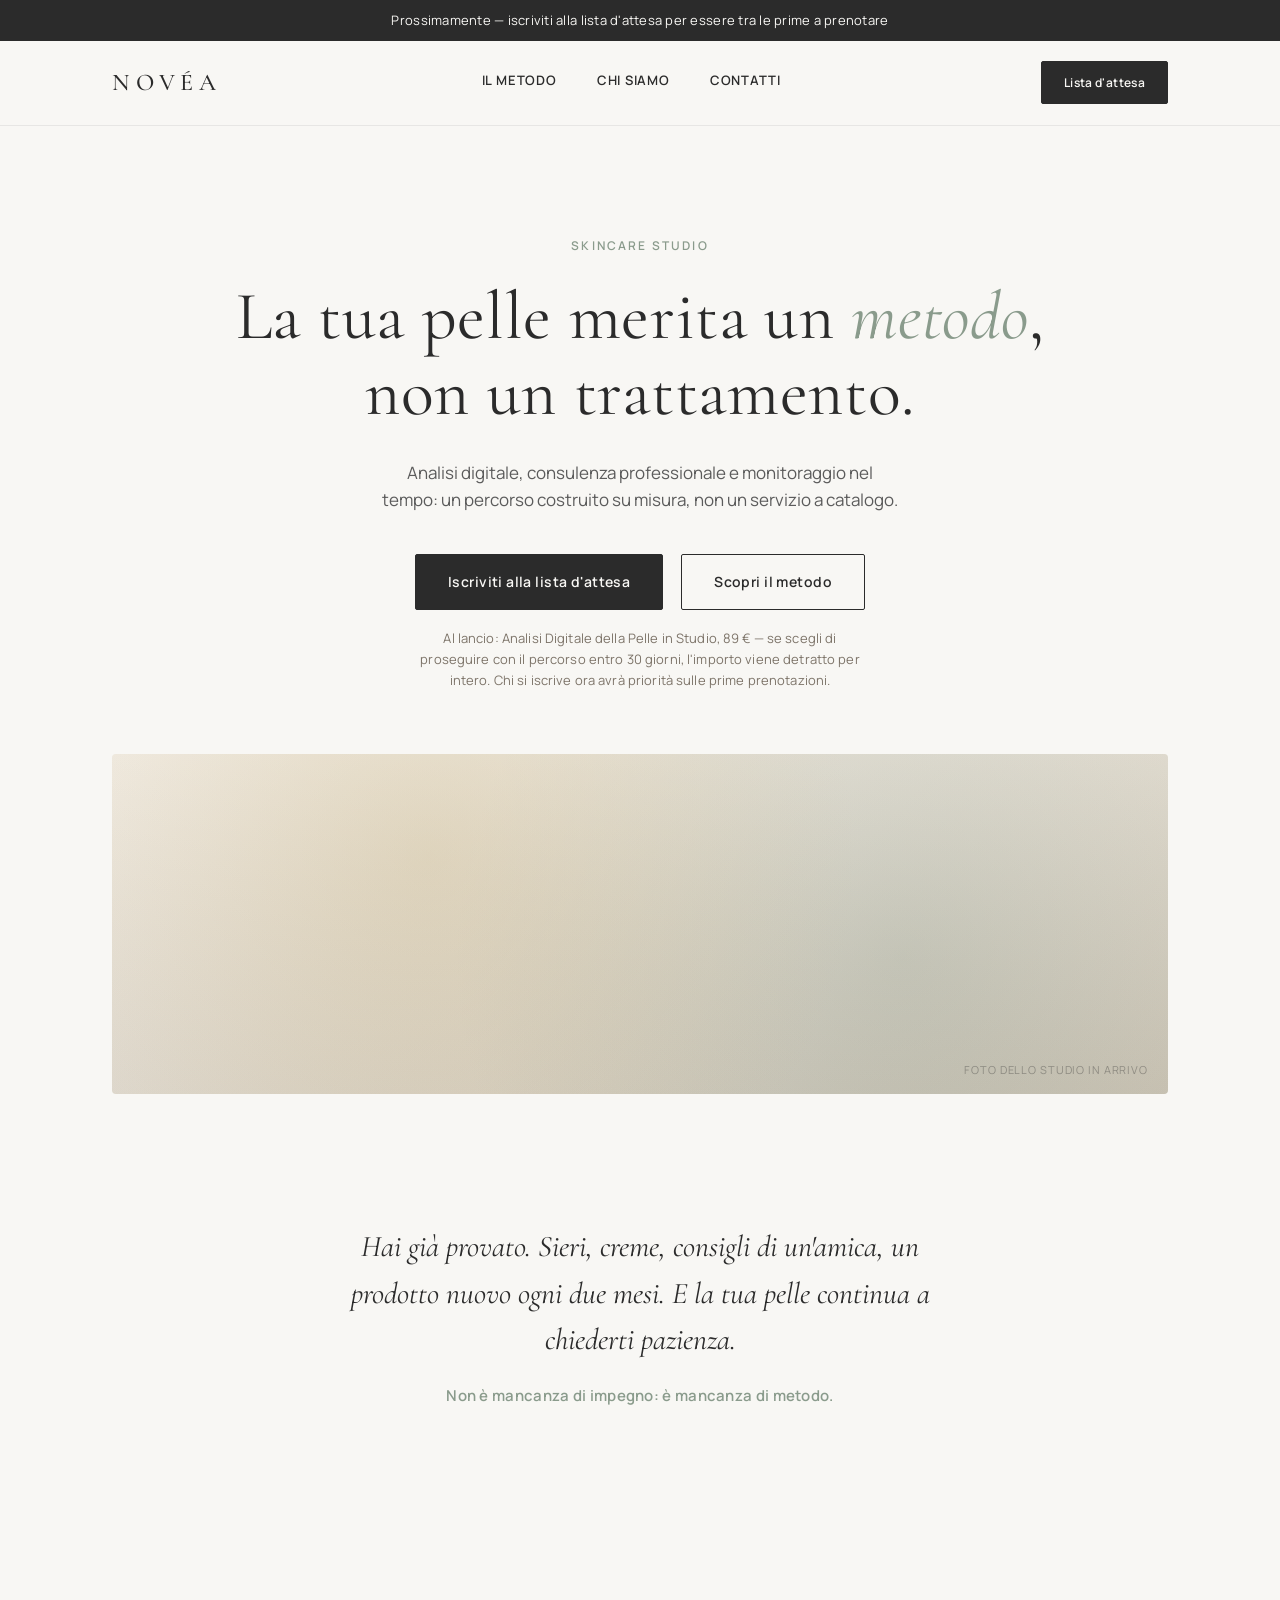
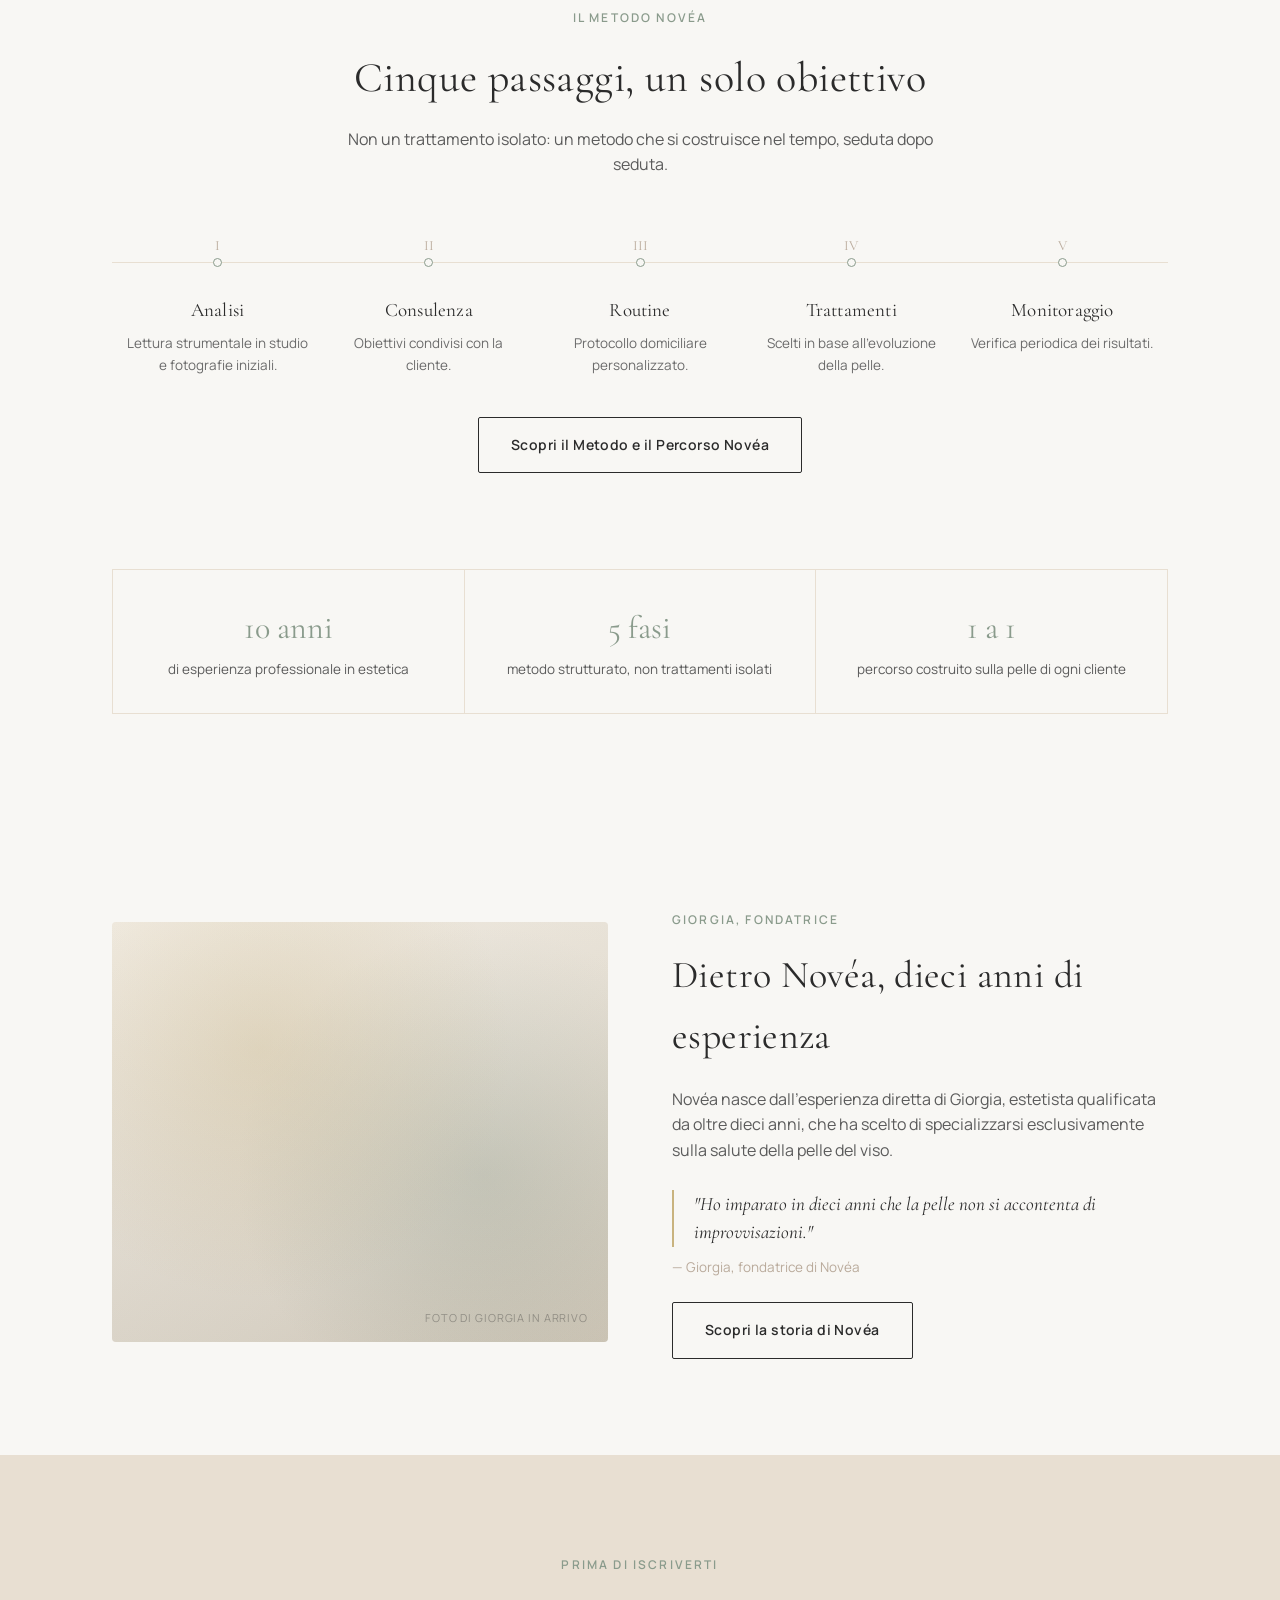
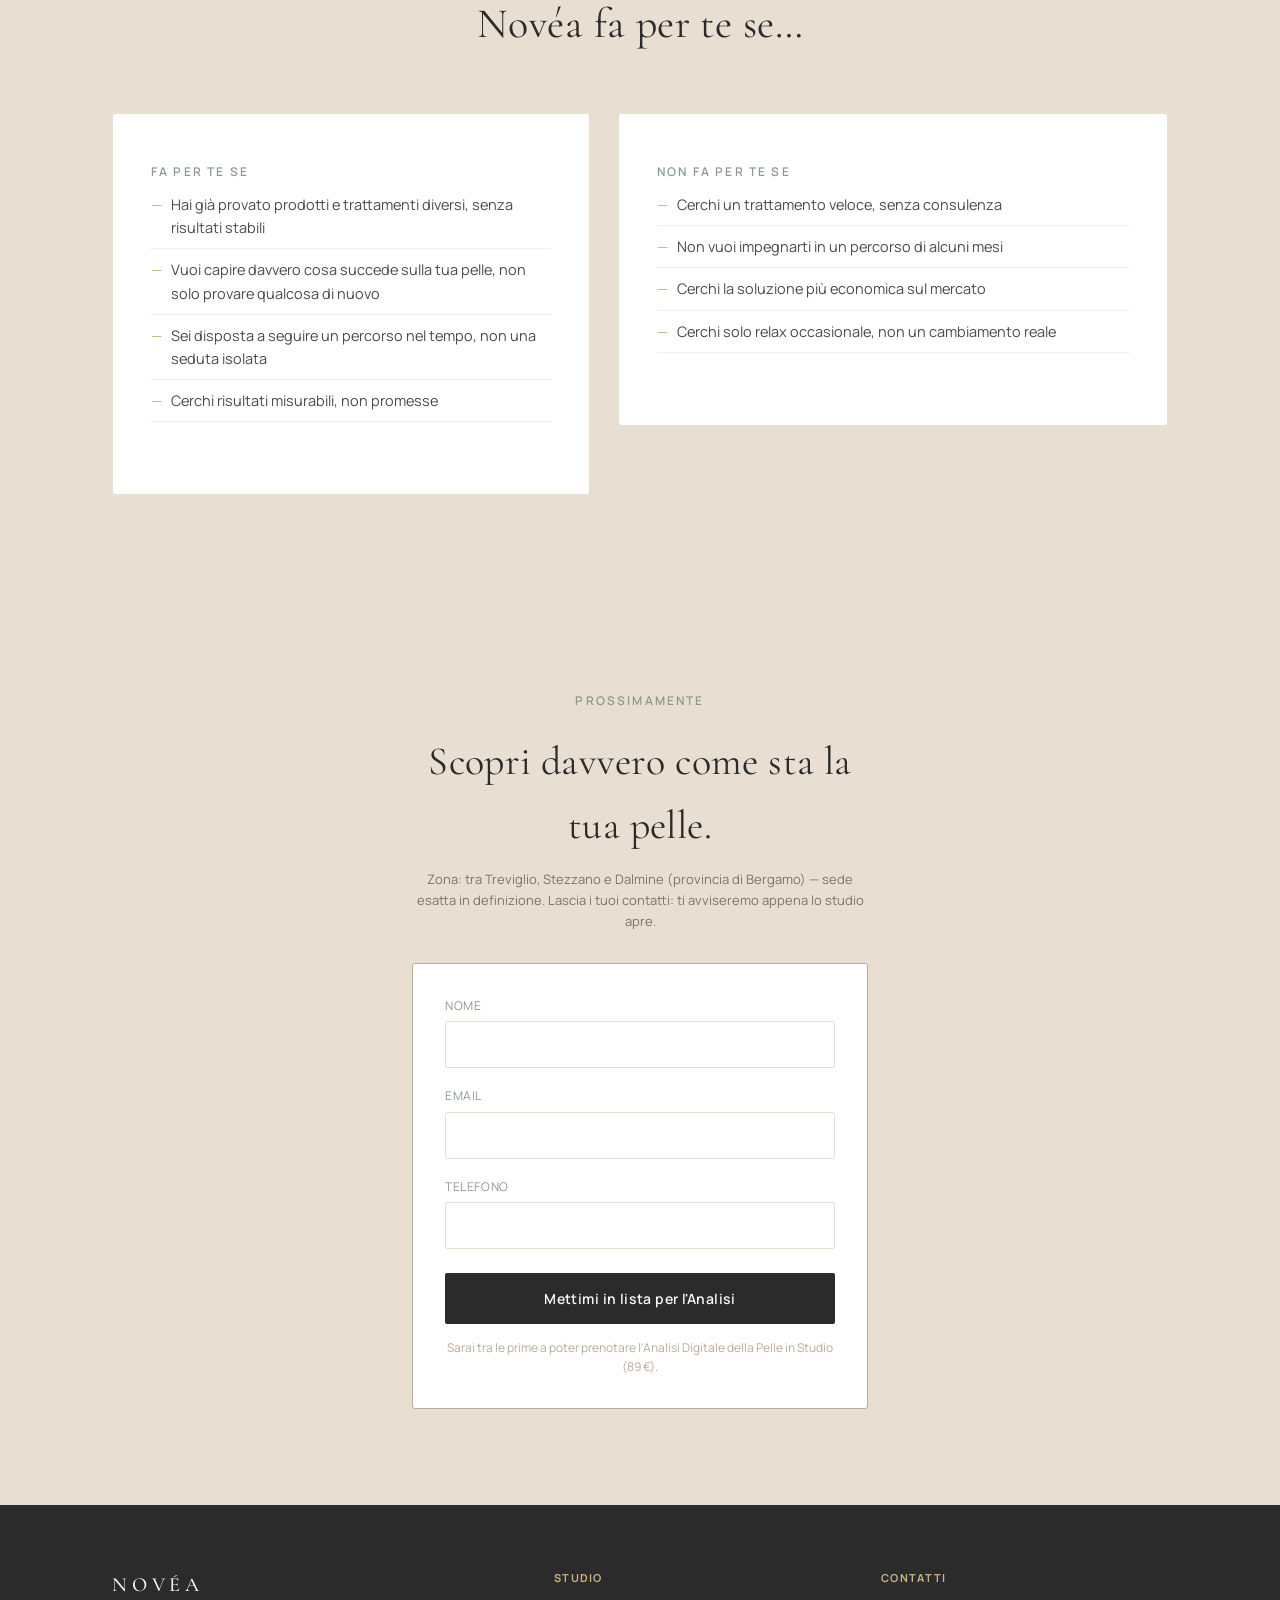
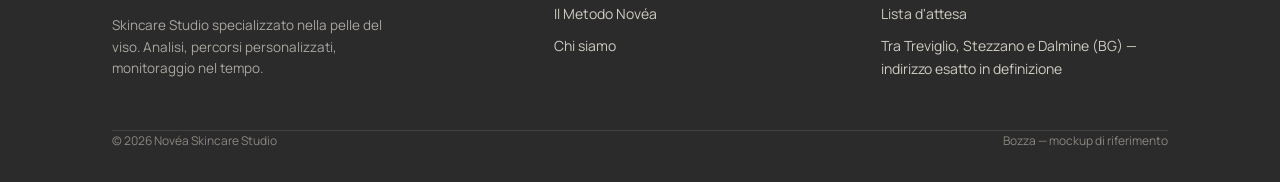
==== index.html @ 9f6d2346 "Add files via upload" ====
<!DOCTYPE html>
<html lang="it">
<head>
<meta charset="UTF-8">
<meta name="viewport" content="width=device-width, initial-scale=1.0">
<title>Novéa — Skincare Studio</title>
<meta property="og:title" content="Novéa — Skincare Studio">
<meta property="og:description" content="Analisi della pelle, percorso personalizzato, skincare professionale. Non un trattamento: un metodo.">
<meta property="og:image" content="https://TUO-USERNAME.github.io/novea-sito/assets/og-index.png">
<meta property="og:url" content="https://TUO-USERNAME.github.io/novea-sito/">
<meta property="og:type" content="website">
<meta name="twitter:card" content="summary_large_image">
<link rel="preconnect" href="https://fonts.googleapis.com">
<link href="https://fonts.googleapis.com/css2?family=Cormorant+Garamond:ital,wght@0,300;0,400;0,500;1,400&family=Manrope:wght@400;500;600;700&display=swap" rel="stylesheet">
<style>
  :root{
    --warm-white:#F8F7F4;
    --beige:#E8DFD2;
    --taupe:#B9AA9B;
    --charcoal:#2B2B2B;
    --sage:#8A9B8C;
    --gold:#C9B37E;
  }
  *{box-sizing:border-box; margin:0; padding:0;}
  html{scroll-behavior:smooth;}
  body{
    background:var(--warm-white);
    color:var(--charcoal);
    font-family:'Manrope', sans-serif;
    font-weight:400;
    line-height:1.6;
    -webkit-font-smoothing:antialiased;
  }
  a{color:inherit; text-decoration:none;}
  img{max-width:100%; display:block;}
  .wrap{max-width:1120px; margin:0 auto; padding:0 32px;}
  h1,h2,h3{
    font-family:'Cormorant Garamond', serif;
    font-weight:400;
    color:var(--charcoal);
    letter-spacing:0.01em;
  }
  .eyebrow{
    font-size:12px;
    letter-spacing:0.18em;
    text-transform:uppercase;
    color:var(--sage);
    font-weight:600;
  }
  button, .btn{
    display:inline-block;
    font-family:'Manrope', sans-serif;
    font-weight:600;
    font-size:14px;
    letter-spacing:0.03em;
    padding:16px 32px;
    border-radius:2px;
    cursor:pointer;
    transition:all .25s ease;
    border:1px solid var(--charcoal);
  }
  .btn-primary{ background:var(--charcoal); color:var(--warm-white); }
  .btn-primary:hover{ background:#000; }
  .btn-outline{ background:transparent; color:var(--charcoal); }
  .btn-outline:hover{ background:var(--charcoal); color:var(--warm-white); }
  a:focus-visible, button:focus-visible{ outline:2px solid var(--sage); outline-offset:3px; }

  /* scroll reveal */
  .reveal{ opacity:0; transform:translateY(18px); transition:opacity .7s ease, transform .7s ease; }
  .reveal.in-view{ opacity:1; transform:translateY(0); }
  @media (prefers-reduced-motion: reduce){
    .reveal{ transition:none; opacity:1; transform:none; }
  }

  /* ---------- NAV ---------- */
  header{
    position:sticky; top:0; z-index:50;
    background:rgba(248,247,244,0.92);
    backdrop-filter:blur(6px);
    border-bottom:1px solid rgba(43,43,43,0.08);
  }
  nav.wrap{ display:flex; align-items:center; justify-content:space-between; height:84px; }
  .logo{ font-family:'Cormorant Garamond', serif; font-size:24px; letter-spacing:0.24em; font-weight:500; }
  .nav-links{ display:flex; gap:40px; font-size:13px; letter-spacing:0.06em; text-transform:uppercase; font-weight:600; }
  .nav-links a{ position:relative; padding-bottom:4px; }
  .nav-links a::after{ content:""; position:absolute; left:0; bottom:0; width:0; height:1px; background:var(--gold); transition:width .25s ease; }
  .nav-links a:hover::after{ width:100%; }
  .nav-cta .btn{ padding:11px 22px; font-size:12px; }

  /* ---------- HERO ---------- */
  .hero{ padding:110px 0 90px; text-align:center; }
  .hero .eyebrow{ display:block; margin-bottom:24px; }
  .hero h1{ font-size:clamp(40px, 6vw, 68px); line-height:1.12; max-width:820px; margin:0 auto; }
  .hero h1 em{ font-style:italic; color:var(--sage); }
  .hero p.sub{ max-width:520px; margin:28px auto 0; color:#5b5b5b; font-size:17px; }
  .hero .cta-row{ display:flex; gap:18px; justify-content:center; margin-top:40px; flex-wrap:wrap; }
  .hero .price-note{ margin-top:18px; font-size:13px; letter-spacing:0.01em; color:#7d7469; max-width:440px; margin-left:auto; margin-right:auto; }

  .glow-panel{
    margin-top:64px; height:340px; border-radius:4px;
    background:
      radial-gradient(circle at 30% 30%, rgba(201,179,126,0.35), transparent 55%),
      radial-gradient(circle at 75% 60%, rgba(138,155,140,0.30), transparent 55%),
      linear-gradient(135deg, #efe9df, #e3dccf 60%, #d9d0c0);
    position:relative; overflow:hidden;
  }
  .glow-panel::after{ content:""; position:absolute; inset:0; background:linear-gradient(180deg, rgba(255,255,255,0.15), rgba(0,0,0,0.05)); }
  .glow-panel .ph-label{
    position:absolute; bottom:16px; right:20px; font-size:11px; letter-spacing:0.08em;
    text-transform:uppercase; color:rgba(43,43,43,0.35);
  }

  section{ padding:96px 0; }
  .section-head{ max-width:640px; margin-bottom:56px; }
  .section-head.center{ margin-left:auto; margin-right:auto; text-align:center; }
  .section-head h2{ font-size:clamp(30px,4vw,42px); margin-top:14px; }
  .section-head p{ color:#5b5b5b; margin-top:16px; font-size:16px; }

  /* ---------- METODO — dots/line separati dal testo per allineamento robusto ---------- */
  .metodo-track{ display:flex; position:relative; margin-bottom:8px; }
  .metodo-track::before{
    content:""; position:absolute; top:28px; left:0; right:0; height:1px; background:var(--beige);
  }
  .metodo-node{ flex:1; text-align:center; padding:0 10px; position:relative; z-index:2; }
  .metodo-node .num{ display:block; height:24px; line-height:24px; font-family:'Cormorant Garamond', serif; font-size:14px; color:var(--taupe); }
  .metodo-node .dot{ width:9px; height:9px; border-radius:50%; background:var(--warm-white); border:1.5px solid var(--sage); margin:0 auto; }
  .metodo-steps{ display:flex; }
  .metodo-step{ flex:1; text-align:center; padding:20px 10px 0; }
  .metodo-step h3{ font-size:19px; margin-bottom:8px; }
  .metodo-step p{ font-size:13.5px; color:#6b6b6b; }

  /* ---------- TRUST STRIP ---------- */
  .trust-strip{ padding:0 0 96px; }
  .trust-grid{ display:grid; grid-template-columns:repeat(3,1fr); gap:1px; background:var(--beige); border:1px solid var(--beige); }
  .trust-item{ background:var(--warm-white); padding:32px 28px; text-align:center; }
  .trust-item .num-big{ font-family:'Cormorant Garamond', serif; font-size:32px; color:var(--sage); display:block; margin-bottom:6px; }
  .trust-item p{ font-size:13.5px; color:#5b5b5b; }

  /* ---------- POSIZIONAMENTO ---------- */
  .quote-band{ background:var(--charcoal); color:var(--warm-white); }
  .quote-band .wrap{ text-align:center; }
  .quote-band p.eyebrow{ color:var(--gold); }
  .quote-band blockquote{
    font-family:'Cormorant Garamond', serif; font-style:italic; font-size:clamp(24px,3.4vw,36px);
    line-height:1.4; max-width:760px; margin:22px auto 0; color:var(--warm-white);
  }

  /* ---------- PERCORSI ---------- */
  .funnel-note{ font-size:14px; color:#6b6b6b; margin-top:-30px; margin-bottom:40px; max-width:560px; }
  .cards{ display:grid; grid-template-columns:1fr 1.15fr; gap:28px; align-items:start; position:relative; }
  .flow-arrow{
    display:flex; align-items:center; justify-content:center; color:var(--taupe); font-size:13px;
    letter-spacing:0.06em; text-transform:uppercase; grid-column:1/-1; margin:-4px 0 4px; gap:10px;
  }
  .flow-arrow::before, .flow-arrow::after{ content:""; height:1px; width:60px; background:var(--beige); }
  .card{ background:#fff; border:1px solid var(--beige); padding:44px 38px; border-radius:3px; }
  .card .eyebrow{ margin-bottom:10px; }
  .card h3{ font-size:28px; margin-bottom:6px; }
  .card .price{ font-size:15px; color:var(--sage); font-weight:600; margin-bottom:22px; }
  .card ul{ list-style:none; margin-bottom:28px; }
  .card li{ font-size:14.5px; padding:9px 0 9px 20px; position:relative; border-bottom:1px solid #f1efe9; color:#4a4a4a; }
  .card li::before{ content:"—"; position:absolute; left:0; color:var(--gold); }
  .card.featured{ background:var(--charcoal); color:var(--warm-white); border-color:var(--charcoal); }
  .card.featured li{ color:#d8d5cd; border-color:rgba(255,255,255,0.08); }
  .card.featured h3, .card.featured .price{ color:var(--warm-white); }
  .card.featured .price{ color:var(--gold); }
  .card.featured .funnel-callout{
    font-size:13px; color:#c9c5bc; border-top:1px solid rgba(255,255,255,0.12); padding-top:18px; margin-top:6px;
  }

  .percorso-track{ margin:26px 0 30px; }
  .percorso-track .months{ display:flex; justify-content:space-between; font-size:10.5px; letter-spacing:0.05em; text-transform:uppercase; color:var(--taupe); margin-bottom:10px; }
  .percorso-track .ticks{ display:flex; gap:4px; }
  .tick{ flex:1; height:3px; background:rgba(255,255,255,0.16); border-radius:2px; }
  .tick.done{ background:var(--gold); }

  /* ---------- CHI SIAMO ---------- */
  .founder{ display:grid; grid-template-columns:1fr 1fr; gap:64px; align-items:center; }
  .founder .glow-panel{ margin-top:0; height:420px; }
  .founder h2{ font-size:clamp(28px,3.6vw,38px); margin:14px 0 20px; }
  .founder p{ color:#5b5b5b; margin-bottom:14px; }

  /* ---------- FAQ ---------- */
  .faq{ max-width:760px; margin:0 auto; }
  .faq-item{ border-bottom:1px solid var(--beige); padding:22px 0; }
  .faq-item summary{ cursor:pointer; font-weight:600; font-size:15.5px; list-style:none; display:flex; justify-content:space-between; align-items:center; }
  .faq-item summary::-webkit-details-marker{ display:none; }
  .faq-item summary::after{ content:"+"; font-size:20px; color:var(--sage); font-weight:400; }
  .faq-item[open] summary::after{ content:"–"; }
  .faq-item p{ margin-top:12px; font-size:14.5px; color:#5b5b5b; max-width:640px; }

  /* ---------- CTA FINALE ---------- */
  .cta-final{ text-align:center; background:var(--beige); }
  .cta-final h2{ font-size:clamp(28px,4vw,40px); max-width:640px; margin:16px auto 12px; }
  .cta-final .price-note{ font-size:13px; color:#7d7469; margin-bottom:30px; }

  footer{ background:var(--charcoal); color:#cfcbc2; padding:64px 0 32px; font-size:14px; }
  .foot-grid{ display:grid; grid-template-columns:1.4fr 1fr 1fr; gap:40px; padding-bottom:40px; border-bottom:1px solid rgba(255,255,255,0.1); }
  footer .logo{ color:var(--warm-white); font-size:20px; }
  footer p{ margin-top:14px; max-width:280px; color:#a9a5a0; font-size:13.5px; }
  footer h4{ font-size:11px; letter-spacing:0.12em; text-transform:uppercase; color:var(--gold); margin-bottom:16px; font-weight:700; }
  footer ul{ list-style:none; }
  footer li{ margin-bottom:10px; }
  footer li a:hover{ color:var(--warm-white); }
  .foot-bottom{ display:flex; justify-content:space-between; padding-top:24px; font-size:12px; color:#8a867f; flex-wrap:wrap; gap:10px; }

  @media (max-width: 860px){
    .nav-links{ display:none; }
    .cards{ grid-template-columns:1fr; }
    .flow-arrow{ margin:4px 0; }
    .founder{ grid-template-columns:1fr; }
    .founder .glow-panel{ order:-1; height:280px; }
    .foot-grid{ grid-template-columns:1fr; gap:28px; }
    .trust-grid{ grid-template-columns:1fr; }
    .metodo-track{ display:none; }
    .metodo-steps{ flex-direction:column; gap:22px; }
    .metodo-step{ text-align:left; padding:0; display:flex; flex-direction:column; }
  }
</style>
</head>
<body>

<div style="background:var(--charcoal); color:var(--warm-white); text-align:center; padding:10px 16px; font-size:13px; letter-spacing:0.02em;">
  Prossimamente — iscriviti alla lista d'attesa per essere tra le prime a prenotare
</div>
<header>
  <nav class="wrap">
    <div class="logo">NOVÉA</div>
    <div class="nav-links">
      <a href="metodo.html">Il Metodo</a>
      <a href="chi-siamo.html">Chi siamo</a>
      <a href="#contatti">Contatti</a>
    </div>
    <div class="nav-cta">
      <a href="#contatti" class="btn btn-primary">Lista d'attesa</a>
    </div>
  </nav>
</header>

<main>
  <!-- HERO -->
  <section class="hero">
    <div class="wrap">
      <span class="eyebrow">Skincare Studio</span>
      <h1>La tua pelle merita un <em>metodo</em>,<br>non un trattamento.</h1>
      <p class="sub">Analisi digitale, consulenza professionale e monitoraggio nel tempo: un percorso costruito su misura, non un servizio a catalogo.</p>
      <div class="cta-row">
        <a href="#contatti" class="btn btn-primary">Iscriviti alla lista d'attesa</a>
        <a href="#metodo" class="btn btn-outline">Scopri il metodo</a>
      </div>
      <p class="price-note">Al lancio: Analisi Digitale della Pelle in Studio, 89 € — se scegli di proseguire con il percorso entro 30 giorni, l'importo viene detratto per intero. Chi si iscrive ora avrà priorità sulle prime prenotazioni.</p>
      <div class="glow-panel wrap reveal" style="max-width:1120px;">
        <span class="ph-label">foto dello studio in arrivo</span>
      </div>
    </div>
  </section>

  <!-- RICONOSCIMENTO -->
  <section style="padding:40px 0 100px;">
    <div class="wrap reveal" style="max-width:680px; text-align:center;">
      <p style="font-family:'Cormorant Garamond', serif; font-style:italic; font-size:clamp(22px,3vw,30px); line-height:1.55; color:var(--charcoal);">
        Hai già provato. Sieri, creme, consigli di un'amica, un prodotto nuovo ogni due mesi.
        E la tua pelle continua a chiederti pazienza.
      </p>
      <p style="font-size:15px; color:var(--sage); margin-top:20px; font-weight:600; letter-spacing:0.02em;">
        Non è mancanza di impegno: è mancanza di metodo.
      </p>
    </div>
  </section>

  <!-- METODO teaser -->
  <section id="metodo">
    <div class="wrap reveal">
      <div class="section-head center">
        <span class="eyebrow">Il Metodo Novéa</span>
        <h2>Cinque passaggi, un solo obiettivo</h2>
        <p>Non un trattamento isolato: un metodo che si costruisce nel tempo, seduta dopo seduta.</p>
      </div>

      <div class="metodo-track">
        <div class="metodo-node"><span class="num">I</span><div class="dot"></div></div>
        <div class="metodo-node"><span class="num">II</span><div class="dot"></div></div>
        <div class="metodo-node"><span class="num">III</span><div class="dot"></div></div>
        <div class="metodo-node"><span class="num">IV</span><div class="dot"></div></div>
        <div class="metodo-node"><span class="num">V</span><div class="dot"></div></div>
      </div>
      <div class="metodo-steps">
        <div class="metodo-step"><h3>Analisi</h3><p>Lettura strumentale in studio e fotografie iniziali.</p></div>
        <div class="metodo-step"><h3>Consulenza</h3><p>Obiettivi condivisi con la cliente.</p></div>
        <div class="metodo-step"><h3>Routine</h3><p>Protocollo domiciliare personalizzato.</p></div>
        <div class="metodo-step"><h3>Trattamenti</h3><p>Scelti in base all'evoluzione della pelle.</p></div>
        <div class="metodo-step"><h3>Monitoraggio</h3><p>Verifica periodica dei risultati.</p></div>
      </div>
      <div style="text-align:center; margin-top:40px;">
        <a href="metodo.html" class="btn btn-outline">Scopri il Metodo e il Percorso Novéa</a>
      </div>
    </div>
  </section>

  <!-- TRUST STRIP -->
  <section class="trust-strip">
    <div class="wrap reveal">
      <div class="trust-grid">
        <div class="trust-item"><span class="num-big">10 anni</span><p>di esperienza professionale in estetica</p></div>
        <div class="trust-item"><span class="num-big">5 fasi</span><p>metodo strutturato, non trattamenti isolati</p></div>
        <div class="trust-item"><span class="num-big">1 a 1</span><p>percorso costruito sulla pelle di ogni cliente</p></div>
      </div>
    </div>
  </section>

  <!-- CHI SIAMO teaser -->
  <section id="chi-siamo">
    <div class="wrap founder reveal">
      <div class="glow-panel"><span class="ph-label">foto di Giorgia in arrivo</span></div>
      <div>
        <span class="eyebrow">Giorgia, fondatrice</span>
        <h2>Dietro Novéa, dieci anni di esperienza</h2>
        <p>Novéa nasce dall'esperienza diretta di Giorgia, estetista qualificata da oltre dieci anni, che ha scelto di specializzarsi esclusivamente sulla salute della pelle del viso.</p>
        <blockquote style="font-family:'Cormorant Garamond', serif; font-style:italic; font-size:19px; line-height:1.5; color:var(--charcoal); border-left:2px solid var(--gold); padding-left:20px; margin:26px 0 10px;">
          "Ho imparato in dieci anni che la pelle non si accontenta di improvvisazioni."
        </blockquote>
        <p style="font-size:13.5px; color:var(--taupe); margin-bottom:24px;">— Giorgia, fondatrice di Novéa</p>
        <a href="chi-siamo.html" class="btn btn-outline">Scopri la storia di Novéa</a>
      </div>
    </div>
  </section>

  <!-- PER TE / NON PER TE -->
  <section style="background:var(--beige);">
    <div class="wrap reveal">
      <div class="section-head center">
        <span class="eyebrow">Prima di iscriverti</span>
        <h2>Novéa fa per te se…</h2>
      </div>
      <div class="cards">
        <div class="card">
          <span class="eyebrow">Fa per te se</span>
          <ul>
            <li>Hai già provato prodotti e trattamenti diversi, senza risultati stabili</li>
            <li>Vuoi capire davvero cosa succede sulla tua pelle, non solo provare qualcosa di nuovo</li>
            <li>Sei disposta a seguire un percorso nel tempo, non una seduta isolata</li>
            <li>Cerchi risultati misurabili, non promesse</li>
          </ul>
        </div>
        <div class="card">
          <span class="eyebrow">Non fa per te se</span>
          <ul>
            <li>Cerchi un trattamento veloce, senza consulenza</li>
            <li>Non vuoi impegnarti in un percorso di alcuni mesi</li>
            <li>Cerchi la soluzione più economica sul mercato</li>
            <li>Cerchi solo relax occasionale, non un cambiamento reale</li>
          </ul>
        </div>
      </div>
    </div>
  </section>

  <!-- LISTA D'ATTESA -->
  <section class="cta-final" id="contatti">
    <div class="wrap reveal" style="max-width:520px;">
      <span class="eyebrow">Prossimamente</span>
      <h2>Scopri davvero come sta la tua pelle.</h2>
      <p class="price-note">Zona: tra Treviglio, Stezzano e Dalmine (provincia di Bergamo) — sede esatta in definizione. Lascia i tuoi contatti: ti avviseremo appena lo studio apre.</p>
      <form style="text-align:left; margin-top:32px; background:#fff; border:1px solid var(--taupe); border-radius:3px; padding:32px;" onsubmit="event.preventDefault(); alert('Form da collegare a Mailchimp/Brevo/Google Forms — vedi nota sotto.');">
        <label style="display:block; font-size:12px; letter-spacing:0.05em; text-transform:uppercase; color:var(--sage); margin-bottom:6px;">Nome</label>
        <input type="text" required style="width:100%; padding:12px 14px; margin-bottom:18px; border:1px solid var(--beige); border-radius:2px; font-family:'Manrope',sans-serif; font-size:15px;">
        <label style="display:block; font-size:12px; letter-spacing:0.05em; text-transform:uppercase; color:var(--sage); margin-bottom:6px;">Email</label>
        <input type="email" required style="width:100%; padding:12px 14px; margin-bottom:18px; border:1px solid var(--beige); border-radius:2px; font-family:'Manrope',sans-serif; font-size:15px;">
        <label style="display:block; font-size:12px; letter-spacing:0.05em; text-transform:uppercase; color:var(--sage); margin-bottom:6px;">Telefono</label>
        <input type="tel" style="width:100%; padding:12px 14px; margin-bottom:24px; border:1px solid var(--beige); border-radius:2px; font-family:'Manrope',sans-serif; font-size:15px;">
        <button type="submit" class="btn btn-primary" style="width:100%; border:none;">Mettimi in lista per l'Analisi</button>
        <p style="font-size:12px; color:var(--taupe); text-align:center; margin-top:14px;">Sarai tra le prime a poter prenotare l'Analisi Digitale della Pelle in Studio (89 €).</p>
      </form>
    </div>
  </section>

</main>

<footer>
  <div class="wrap">
    <div class="foot-grid">
      <div>
        <div class="logo">NOVÉA</div>
        <p>Skincare Studio specializzato nella pelle del viso. Analisi, percorsi personalizzati, monitoraggio nel tempo.</p>
      </div>
      <div>
        <h4>Studio</h4>
        <ul>
          <li><a href="metodo.html">Il Metodo Novéa</a></li>
          <li><a href="chi-siamo.html">Chi siamo</a></li>
        </ul>
      </div>
      <div>
        <h4>Contatti</h4>
        <ul>
          <li><a href="#contatti">Lista d'attesa</a></li>
          <li>Tra Treviglio, Stezzano e Dalmine (BG) — indirizzo esatto in definizione</li>
        </ul>
      </div>
    </div>
    <div class="foot-bottom wrap" style="padding:0;">
      <span>© 2026 Novéa Skincare Studio</span>
      <span>Bozza — mockup di riferimento</span>
    </div>
  </div>
</footer>

<script>
  document.addEventListener('DOMContentLoaded', () => {
    const els = document.querySelectorAll('.reveal');
    if(!('IntersectionObserver' in window)){ els.forEach(el => el.classList.add('in-view')); return; }
    const io = new IntersectionObserver((entries) => {
      entries.forEach(entry => {
        if(entry.isIntersecting){ entry.target.classList.add('in-view'); io.unobserve(entry.target); }
      });
    }, { threshold: 0.15 });
    els.forEach(el => io.observe(el));
  });
</script>
</body>
</html>
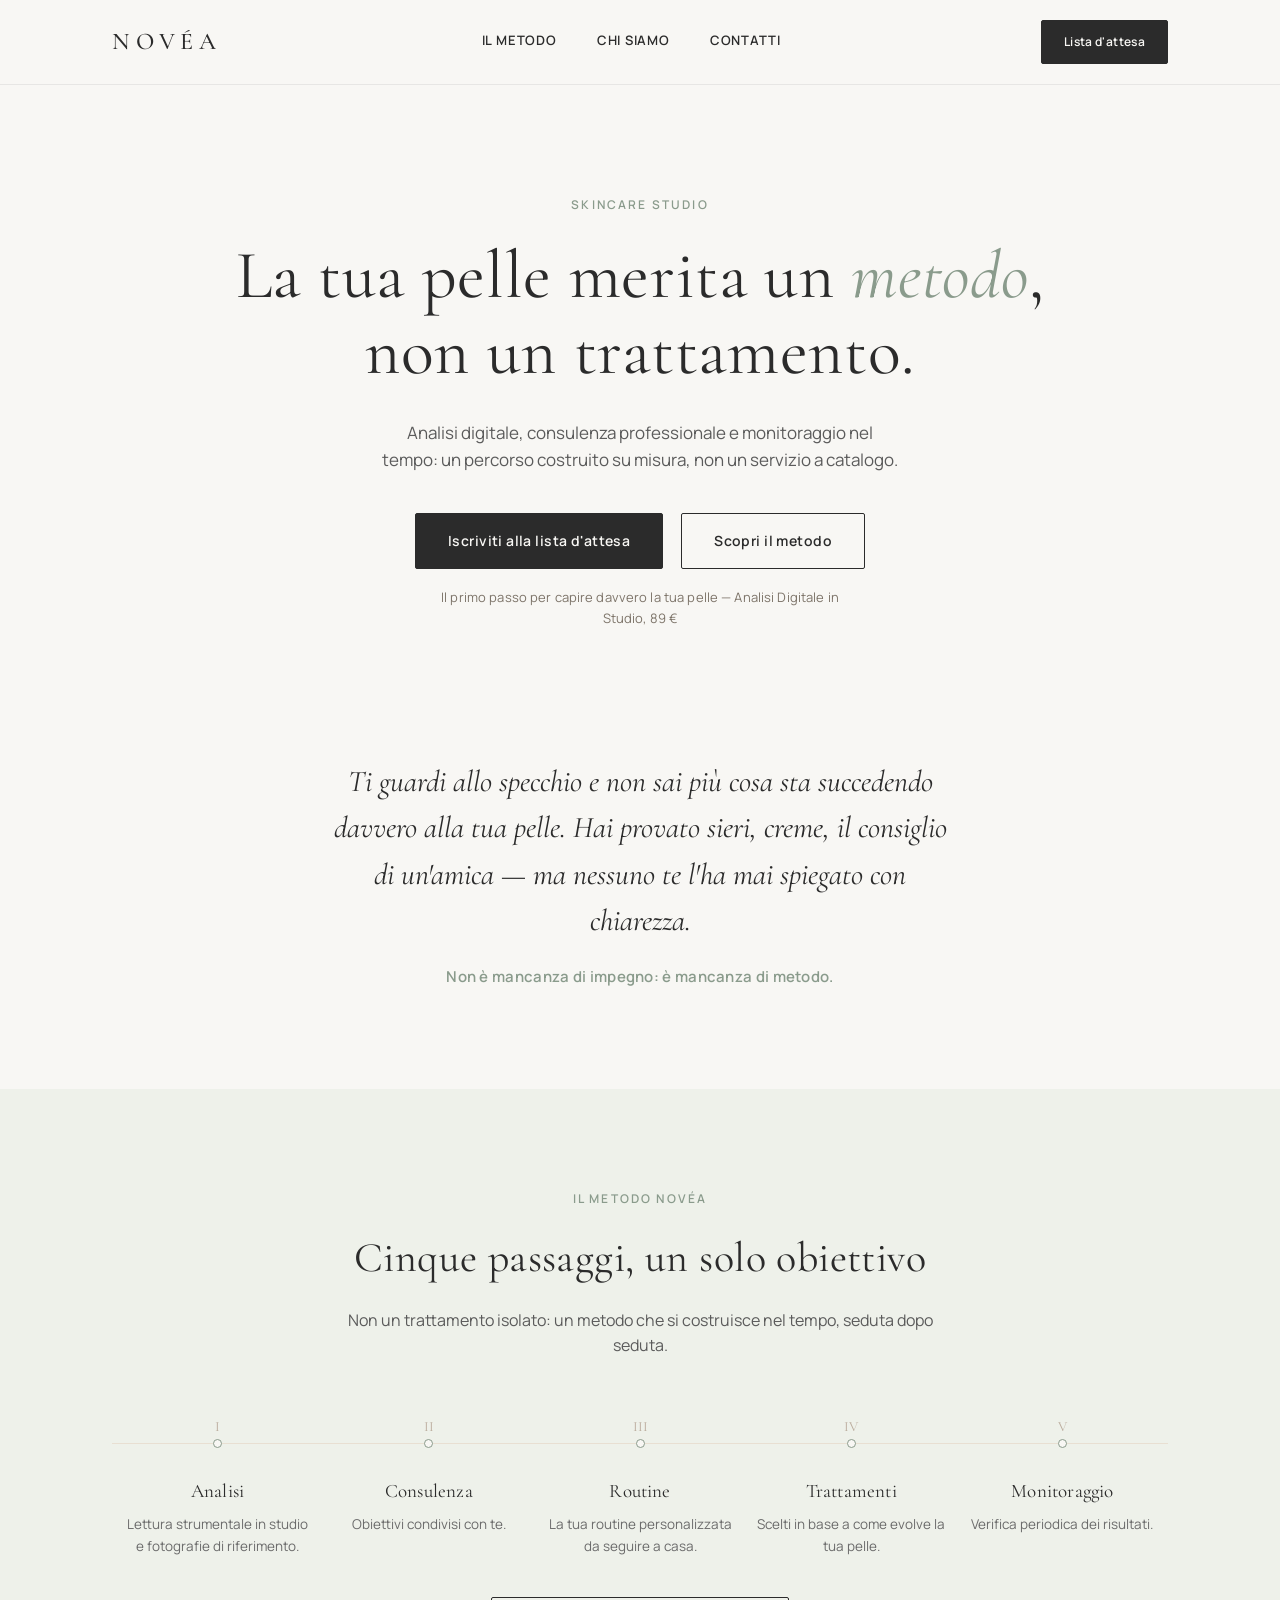
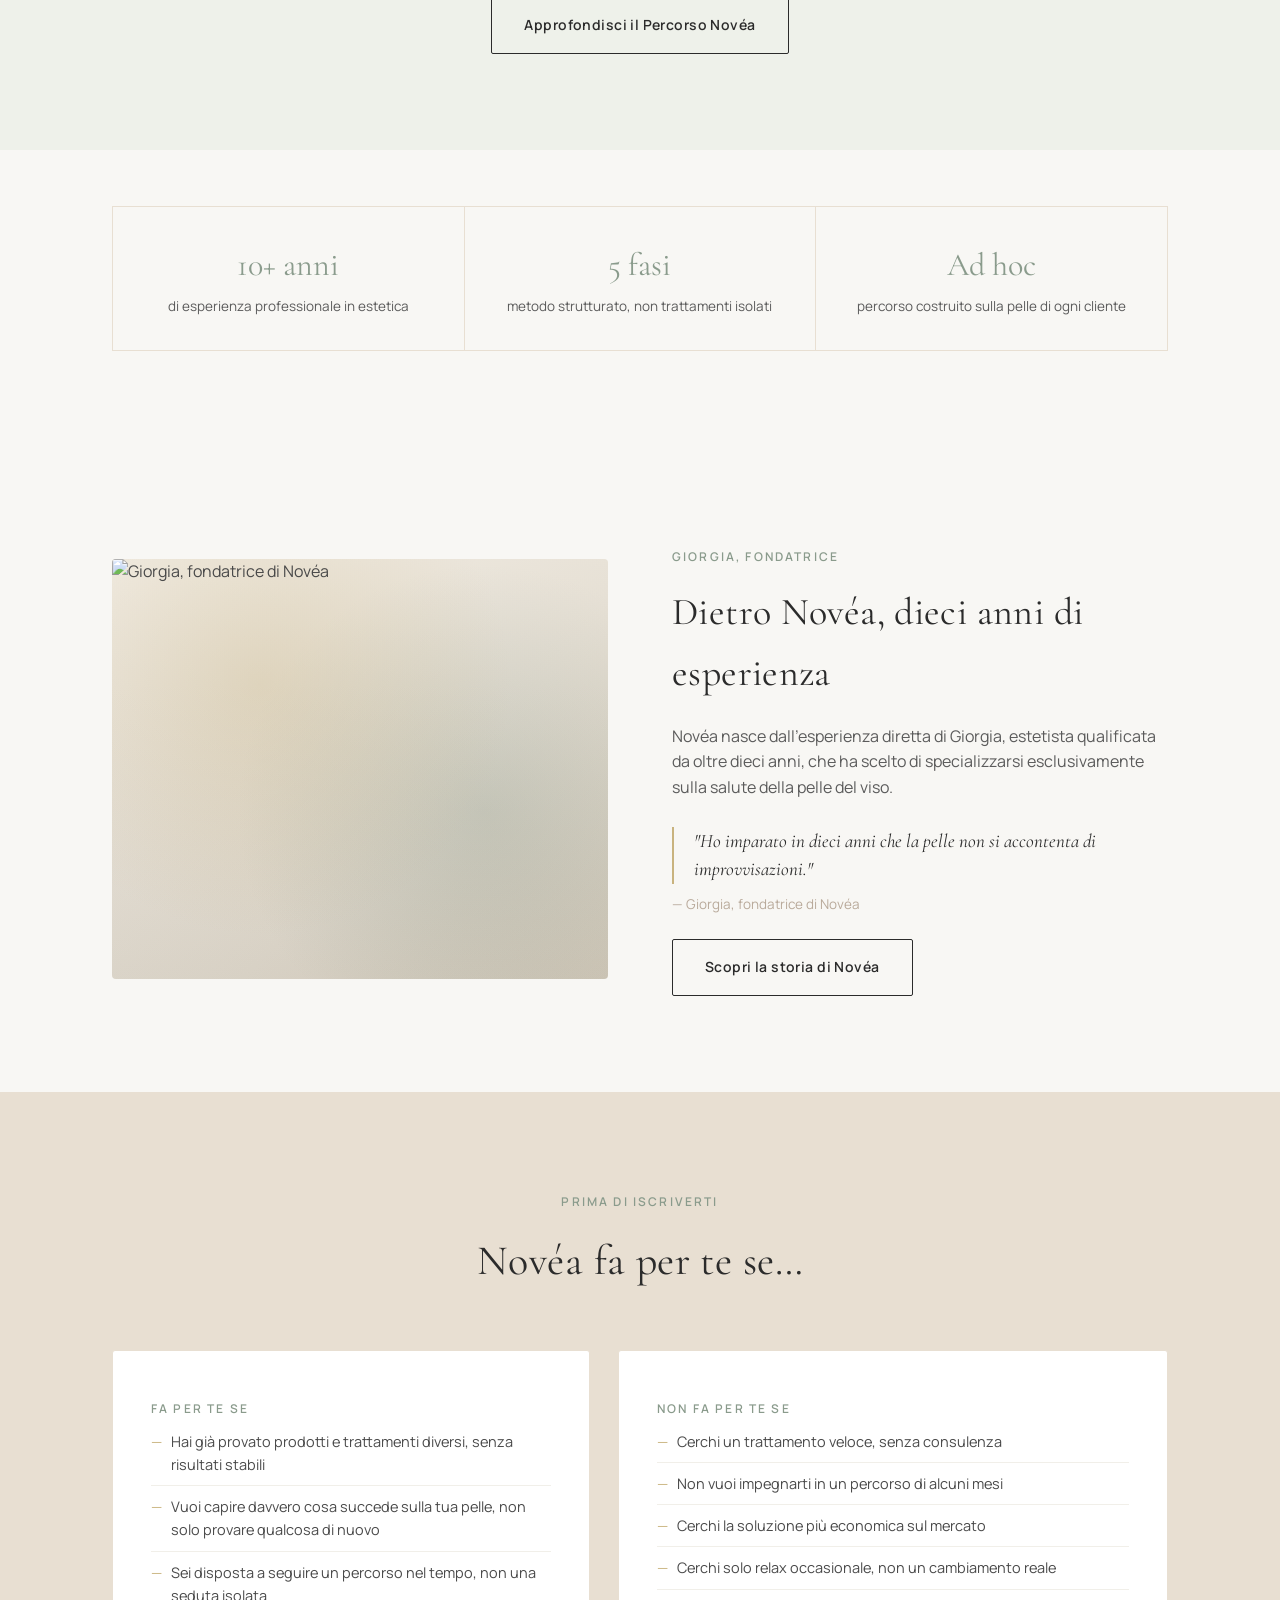
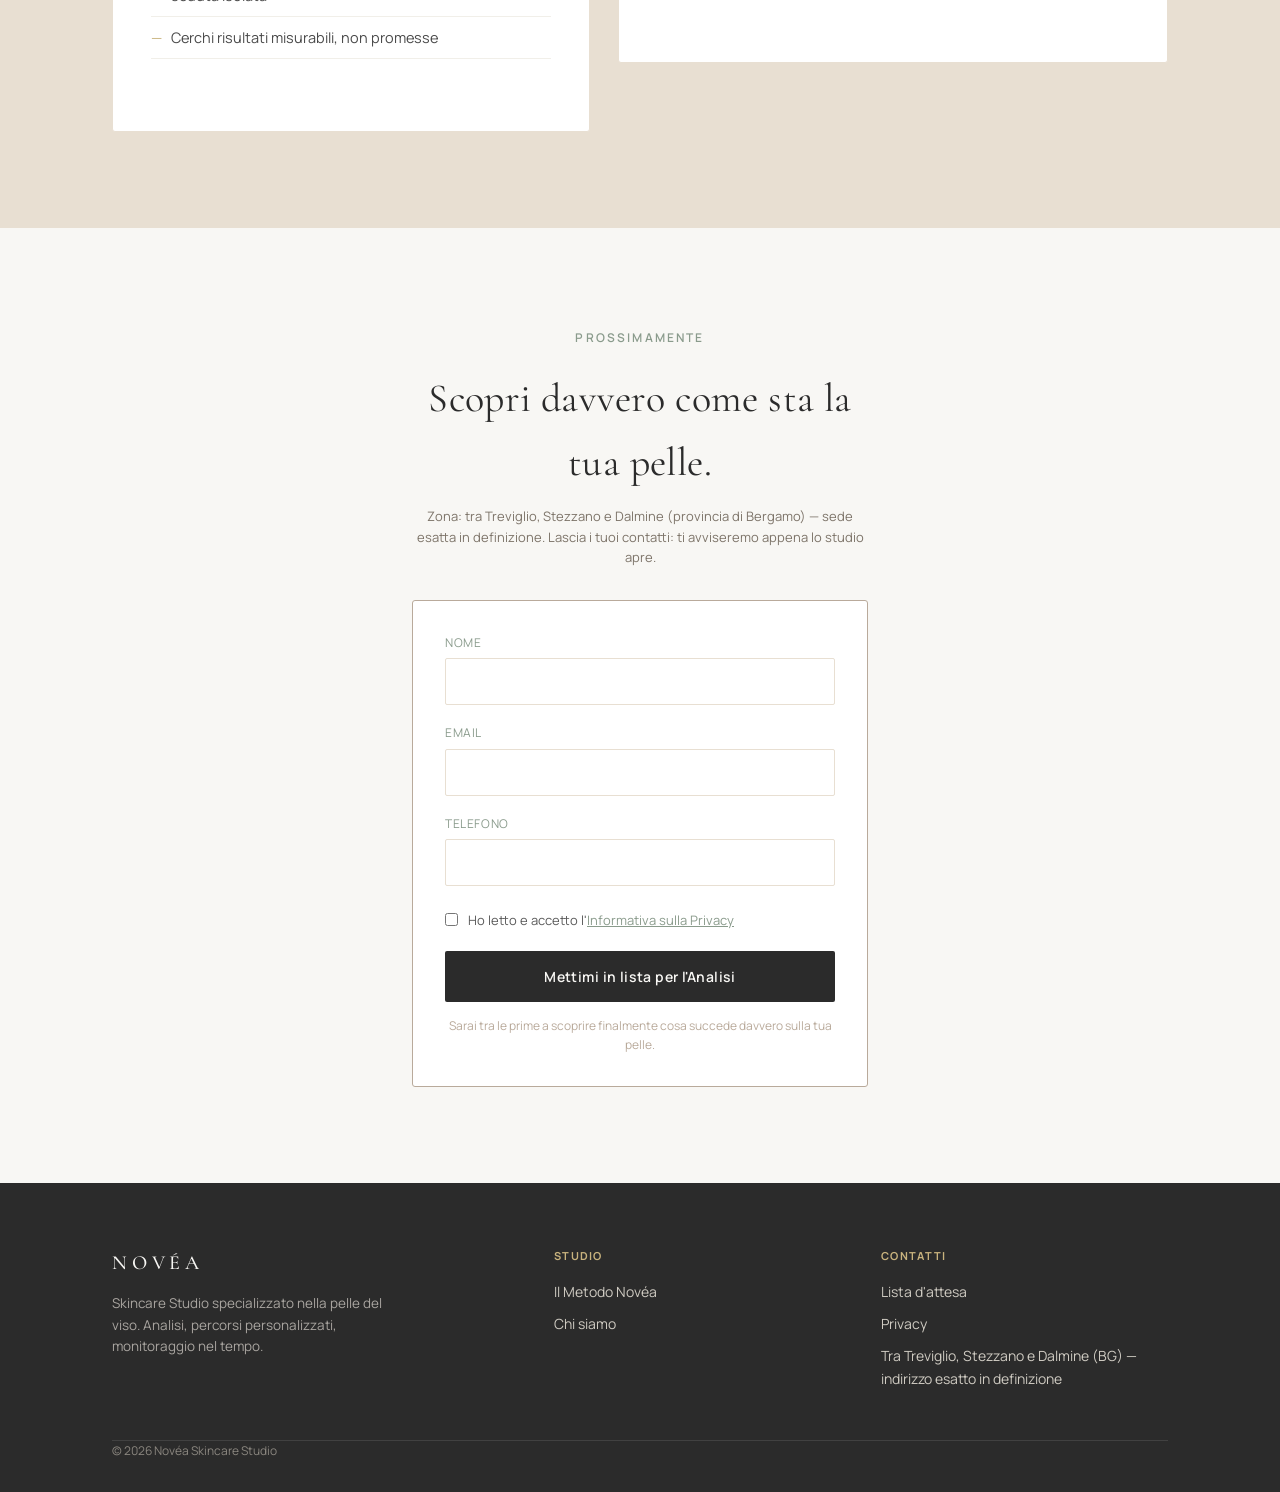
==== commit f650dd7b: "up" ====
--- a/index.html
+++ b/index.html
@@ -2,12 +2,17 @@
 <html lang="it">
 <head>
 <meta charset="UTF-8">
-<meta name="viewport" content="width=device-width, initial-scale=1.0">
+<meta name="viewport" content="width=device-width, initial-scale=1.0, maximum-scale=1.0, user-scalable=no, viewport-fit=cover">
 <title>Novéa — Skincare Studio</title>
+<meta name="description" content="Novéa — Skincare Studio specializzato nella pelle del viso. Analisi della pelle, percorso personalizzato, skincare professionale. Non un trattamento: un metodo.">
+<link rel="canonical" href="https://danielsportelli.github.io/novea/">
+<meta name="theme-color" content="#2B2B2B">
+<link rel="icon" type="image/png" href="immagini/favicon.png">
+<link rel="apple-touch-icon" href="immagini/favicon.png">
 <meta property="og:title" content="Novéa — Skincare Studio">
 <meta property="og:description" content="Analisi della pelle, percorso personalizzato, skincare professionale. Non un trattamento: un metodo.">
-<meta property="og:image" content="https://TUO-USERNAME.github.io/novea-sito/assets/og-index.png">
-<meta property="og:url" content="https://TUO-USERNAME.github.io/novea-sito/">
+<meta property="og:image" content="https://danielsportelli.github.io/novea/og.png">
+<meta property="og:url" content="https://danielsportelli.github.io/novea/">
 <meta property="og:type" content="website">
 <meta name="twitter:card" content="summary_large_image">
 <link rel="preconnect" href="https://fonts.googleapis.com">
@@ -20,6 +25,7 @@
     --charcoal:#2B2B2B;
     --sage:#8A9B8C;
     --gold:#C9B37E;
+    --tint-sage:#EEF1EA;
   }
   *{box-sizing:border-box; margin:0; padding:0;}
   html{scroll-behavior:smooth;}
@@ -190,7 +196,7 @@
   .faq-item p{ margin-top:12px; font-size:14.5px; color:#5b5b5b; max-width:640px; }
 
   /* ---------- CTA FINALE ---------- */
-  .cta-final{ text-align:center; background:var(--beige); }
+  .cta-final{ text-align:center; background:var(--warm-white); }
   .cta-final h2{ font-size:clamp(28px,4vw,40px); max-width:640px; margin:16px auto 12px; }
   .cta-final .price-note{ font-size:13px; color:#7d7469; margin-bottom:30px; }
 
@@ -216,13 +222,19 @@
     .metodo-steps{ flex-direction:column; gap:22px; }
     .metodo-step{ text-align:left; padding:0; display:flex; flex-direction:column; }
   }
+
+  /* ---------- SAFE AREA (notch) ---------- */
+  body{ padding-top: env(safe-area-inset-top); padding-bottom: env(safe-area-inset-bottom); padding-left: env(safe-area-inset-left); padding-right: env(safe-area-inset-right); }
+  header{ padding-top: env(safe-area-inset-top); top: 0; }
+
+  /* ---------- ANTI-COPY (soft deterrent, not real protection) ---------- */
+  body{ -webkit-user-select:none; -moz-user-select:none; -ms-user-select:none; user-select:none; -webkit-touch-callout:none; }
+  input, textarea{ -webkit-user-select:text; -moz-user-select:text; -ms-user-select:text; user-select:text; }
+  img{ -webkit-user-drag:none; user-drag:none; pointer-events:none; }
 </style>
 </head>
 <body>
 
-<div style="background:var(--charcoal); color:var(--warm-white); text-align:center; padding:10px 16px; font-size:13px; letter-spacing:0.02em;">
-  Prossimamente — iscriviti alla lista d'attesa per essere tra le prime a prenotare
-</div>
 <header>
   <nav class="wrap">
     <div class="logo">NOVÉA</div>
@@ -246,12 +258,9 @@
       <p class="sub">Analisi digitale, consulenza professionale e monitoraggio nel tempo: un percorso costruito su misura, non un servizio a catalogo.</p>
       <div class="cta-row">
         <a href="#contatti" class="btn btn-primary">Iscriviti alla lista d'attesa</a>
-        <a href="#metodo" class="btn btn-outline">Scopri il metodo</a>
-      </div>
-      <p class="price-note">Al lancio: Analisi Digitale della Pelle in Studio, 89 € — se scegli di proseguire con il percorso entro 30 giorni, l'importo viene detratto per intero. Chi si iscrive ora avrà priorità sulle prime prenotazioni.</p>
-      <div class="glow-panel wrap reveal" style="max-width:1120px;">
-        <span class="ph-label">foto dello studio in arrivo</span>
-      </div>
+        <a href="metodo.html" class="btn btn-outline">Scopri il metodo</a>
+      </div>
+      <p class="price-note">Il primo passo per capire davvero la tua pelle — Analisi Digitale in Studio, 89 €</p>
     </div>
   </section>
 
@@ -259,8 +268,8 @@
   <section style="padding:40px 0 100px;">
     <div class="wrap reveal" style="max-width:680px; text-align:center;">
       <p style="font-family:'Cormorant Garamond', serif; font-style:italic; font-size:clamp(22px,3vw,30px); line-height:1.55; color:var(--charcoal);">
-        Hai già provato. Sieri, creme, consigli di un'amica, un prodotto nuovo ogni due mesi.
-        E la tua pelle continua a chiederti pazienza.
+        Ti guardi allo specchio e non sai più cosa sta succedendo davvero alla tua pelle.
+        Hai provato sieri, creme, il consiglio di un'amica — ma nessuno te l'ha mai spiegato con chiarezza.
       </p>
       <p style="font-size:15px; color:var(--sage); margin-top:20px; font-weight:600; letter-spacing:0.02em;">
         Non è mancanza di impegno: è mancanza di metodo.
@@ -269,7 +278,7 @@
   </section>
 
   <!-- METODO teaser -->
-  <section id="metodo">
+  <section id="metodo" style="background:var(--tint-sage);">
     <div class="wrap reveal">
       <div class="section-head center">
         <span class="eyebrow">Il Metodo Novéa</span>
@@ -285,25 +294,25 @@
         <div class="metodo-node"><span class="num">V</span><div class="dot"></div></div>
       </div>
       <div class="metodo-steps">
-        <div class="metodo-step"><h3>Analisi</h3><p>Lettura strumentale in studio e fotografie iniziali.</p></div>
-        <div class="metodo-step"><h3>Consulenza</h3><p>Obiettivi condivisi con la cliente.</p></div>
-        <div class="metodo-step"><h3>Routine</h3><p>Protocollo domiciliare personalizzato.</p></div>
-        <div class="metodo-step"><h3>Trattamenti</h3><p>Scelti in base all'evoluzione della pelle.</p></div>
+        <div class="metodo-step"><h3>Analisi</h3><p>Lettura strumentale in studio e fotografie di riferimento.</p></div>
+        <div class="metodo-step"><h3>Consulenza</h3><p>Obiettivi condivisi con te.</p></div>
+        <div class="metodo-step"><h3>Routine</h3><p>La tua routine personalizzata da seguire a casa.</p></div>
+        <div class="metodo-step"><h3>Trattamenti</h3><p>Scelti in base a come evolve la tua pelle.</p></div>
         <div class="metodo-step"><h3>Monitoraggio</h3><p>Verifica periodica dei risultati.</p></div>
       </div>
       <div style="text-align:center; margin-top:40px;">
-        <a href="metodo.html" class="btn btn-outline">Scopri il Metodo e il Percorso Novéa</a>
+        <a href="metodo.html" class="btn btn-outline">Approfondisci il Percorso Novéa</a>
       </div>
     </div>
   </section>
 
   <!-- TRUST STRIP -->
-  <section class="trust-strip">
+  <section class="trust-strip" style="padding-top:56px;">
     <div class="wrap reveal">
       <div class="trust-grid">
-        <div class="trust-item"><span class="num-big">10 anni</span><p>di esperienza professionale in estetica</p></div>
+        <div class="trust-item"><span class="num-big">10+ anni</span><p>di esperienza professionale in estetica</p></div>
         <div class="trust-item"><span class="num-big">5 fasi</span><p>metodo strutturato, non trattamenti isolati</p></div>
-        <div class="trust-item"><span class="num-big">1 a 1</span><p>percorso costruito sulla pelle di ogni cliente</p></div>
+        <div class="trust-item"><span class="num-big">Ad hoc</span><p>percorso costruito sulla pelle di ogni cliente</p></div>
       </div>
     </div>
   </section>
@@ -311,7 +320,7 @@
   <!-- CHI SIAMO teaser -->
   <section id="chi-siamo">
     <div class="wrap founder reveal">
-      <div class="glow-panel"><span class="ph-label">foto di Giorgia in arrivo</span></div>
+      <div class="glow-panel" style="overflow:hidden;"><img src="immagini/giorgia.webp" alt="Giorgia, fondatrice di Novéa" style="width:100%; height:100%; object-fit:cover;"></div>
       <div>
         <span class="eyebrow">Giorgia, fondatrice</span>
         <h2>Dietro Novéa, dieci anni di esperienza</h2>
@@ -361,16 +370,25 @@
       <span class="eyebrow">Prossimamente</span>
       <h2>Scopri davvero come sta la tua pelle.</h2>
       <p class="price-note">Zona: tra Treviglio, Stezzano e Dalmine (provincia di Bergamo) — sede esatta in definizione. Lascia i tuoi contatti: ti avviseremo appena lo studio apre.</p>
-      <form style="text-align:left; margin-top:32px; background:#fff; border:1px solid var(--taupe); border-radius:3px; padding:32px;" onsubmit="event.preventDefault(); alert('Form da collegare a Mailchimp/Brevo/Google Forms — vedi nota sotto.');">
+      <form id="waitlist-form" method="post" action="https://systeme.io/embedded/42778907/subscription" style="text-align:left; margin-top:32px; background:#fff; border:1px solid var(--taupe); border-radius:3px; padding:32px;">
         <label style="display:block; font-size:12px; letter-spacing:0.05em; text-transform:uppercase; color:var(--sage); margin-bottom:6px;">Nome</label>
-        <input type="text" required style="width:100%; padding:12px 14px; margin-bottom:18px; border:1px solid var(--beige); border-radius:2px; font-family:'Manrope',sans-serif; font-size:15px;">
+        <input type="text" name="first_name" required style="width:100%; padding:12px 14px; margin-bottom:18px; border:1px solid var(--beige); border-radius:2px; font-family:'Manrope',sans-serif; font-size:15px;">
         <label style="display:block; font-size:12px; letter-spacing:0.05em; text-transform:uppercase; color:var(--sage); margin-bottom:6px;">Email</label>
-        <input type="email" required style="width:100%; padding:12px 14px; margin-bottom:18px; border:1px solid var(--beige); border-radius:2px; font-family:'Manrope',sans-serif; font-size:15px;">
+        <input type="email" name="email" required style="width:100%; padding:12px 14px; margin-bottom:18px; border:1px solid var(--beige); border-radius:2px; font-family:'Manrope',sans-serif; font-size:15px;">
         <label style="display:block; font-size:12px; letter-spacing:0.05em; text-transform:uppercase; color:var(--sage); margin-bottom:6px;">Telefono</label>
-        <input type="tel" style="width:100%; padding:12px 14px; margin-bottom:24px; border:1px solid var(--beige); border-radius:2px; font-family:'Manrope',sans-serif; font-size:15px;">
+        <input type="tel" name="phone_number" style="width:100%; padding:12px 14px; margin-bottom:24px; border:1px solid var(--beige); border-radius:2px; font-family:'Manrope',sans-serif; font-size:15px;">
+        <label style="display:flex; align-items:flex-start; gap:10px; margin-bottom:20px; font-size:13px; color:#5b5b5b; cursor:pointer;">
+          <input type="checkbox" required style="margin-top:3px; flex-shrink:0;">
+          <span>Ho letto e accetto l'<a href="privacy.html" target="_blank" style="color:var(--sage); text-decoration:underline;">Informativa sulla Privacy</a></span>
+        </label>
         <button type="submit" class="btn btn-primary" style="width:100%; border:none;">Mettimi in lista per l'Analisi</button>
-        <p style="font-size:12px; color:var(--taupe); text-align:center; margin-top:14px;">Sarai tra le prime a poter prenotare l'Analisi Digitale della Pelle in Studio (89 €).</p>
+        <p style="font-size:12px; color:var(--taupe); text-align:center; margin-top:14px;">Sarai tra le prime a scoprire finalmente cosa succede davvero sulla tua pelle.</p>
       </form>
+      <div id="waitlist-success" style="display:none; text-align:center; margin-top:32px; background:#fff; border:1px solid var(--taupe); border-radius:3px; padding:44px 32px;">
+        <span class="eyebrow">Fatto</span>
+        <h3 style="font-size:24px; margin:14px 0 10px;">Sei in lista.</h3>
+        <p style="color:#5b5b5b; font-size:15px;">Ti scriveremo non appena lo studio apre, per essere tra le prime a prenotare l'Analisi. Nel frattempo, dai un'occhiata a <a href="metodo.html" style="color:var(--sage); text-decoration:underline;">Il Metodo</a>.</p>
+      </div>
     </div>
   </section>
 
@@ -394,13 +412,13 @@
         <h4>Contatti</h4>
         <ul>
           <li><a href="#contatti">Lista d'attesa</a></li>
+          <li><a href="privacy.html">Privacy</a></li>
           <li>Tra Treviglio, Stezzano e Dalmine (BG) — indirizzo esatto in definizione</li>
         </ul>
       </div>
     </div>
     <div class="foot-bottom wrap" style="padding:0;">
       <span>© 2026 Novéa Skincare Studio</span>
-      <span>Bozza — mockup di riferimento</span>
     </div>
   </div>
 </footer>
@@ -417,5 +435,30 @@
     els.forEach(el => io.observe(el));
   });
 </script>
+
+<script>
+  document.addEventListener('contextmenu', function(e){
+    if (e.target.tagName === 'IMG') e.preventDefault();
+  });
+  document.querySelectorAll('img').forEach(function(img){ img.setAttribute('draggable','false'); });
+</script>
+<script>
+  var wf = document.getElementById('waitlist-form');
+  if (wf) {
+    wf.addEventListener('submit', function(e){
+      e.preventDefault();
+      var data = new FormData(wf);
+      fetch(wf.action, { method: 'POST', body: data, mode: 'no-cors' })
+        .then(function(){
+          wf.style.display = 'none';
+          document.getElementById('waitlist-success').style.display = 'block';
+        })
+        .catch(function(){
+          wf.style.display = 'none';
+          document.getElementById('waitlist-success').style.display = 'block';
+        });
+    });
+  }
+</script>
 </body>
 </html>
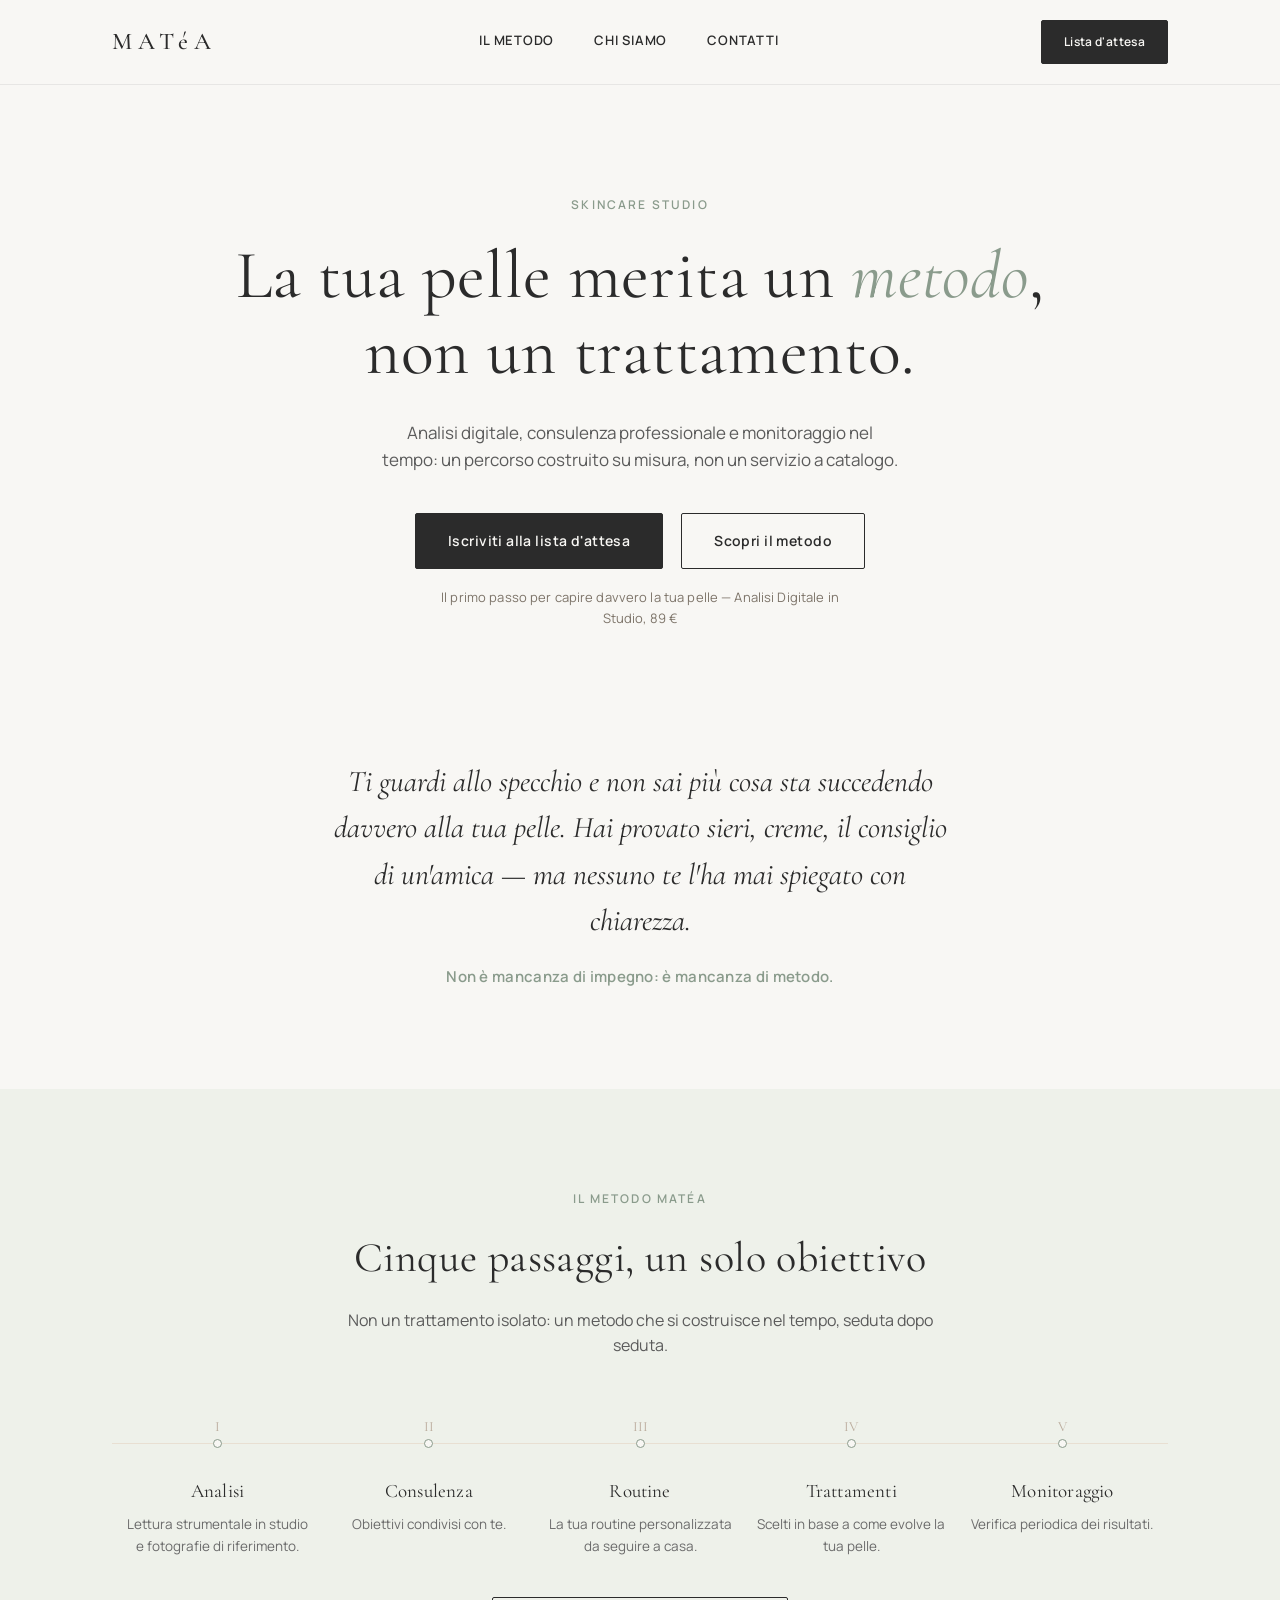
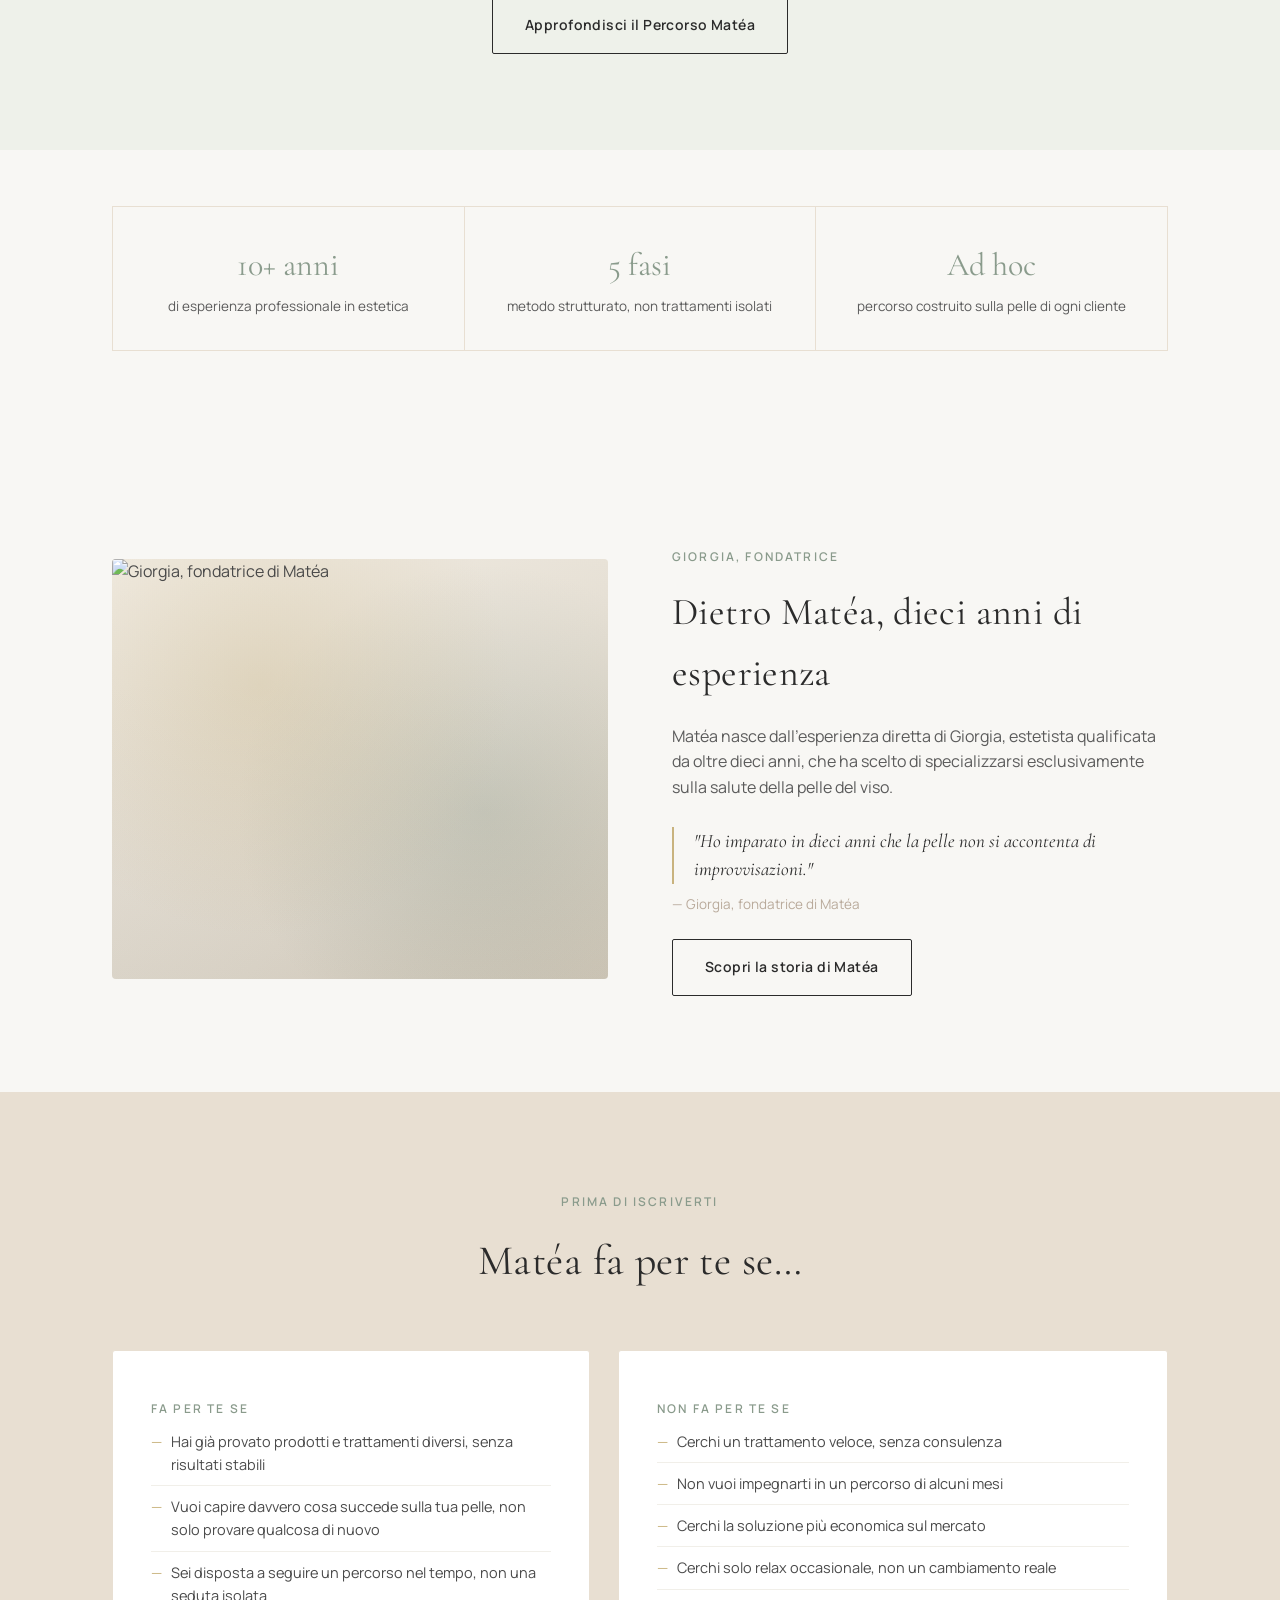
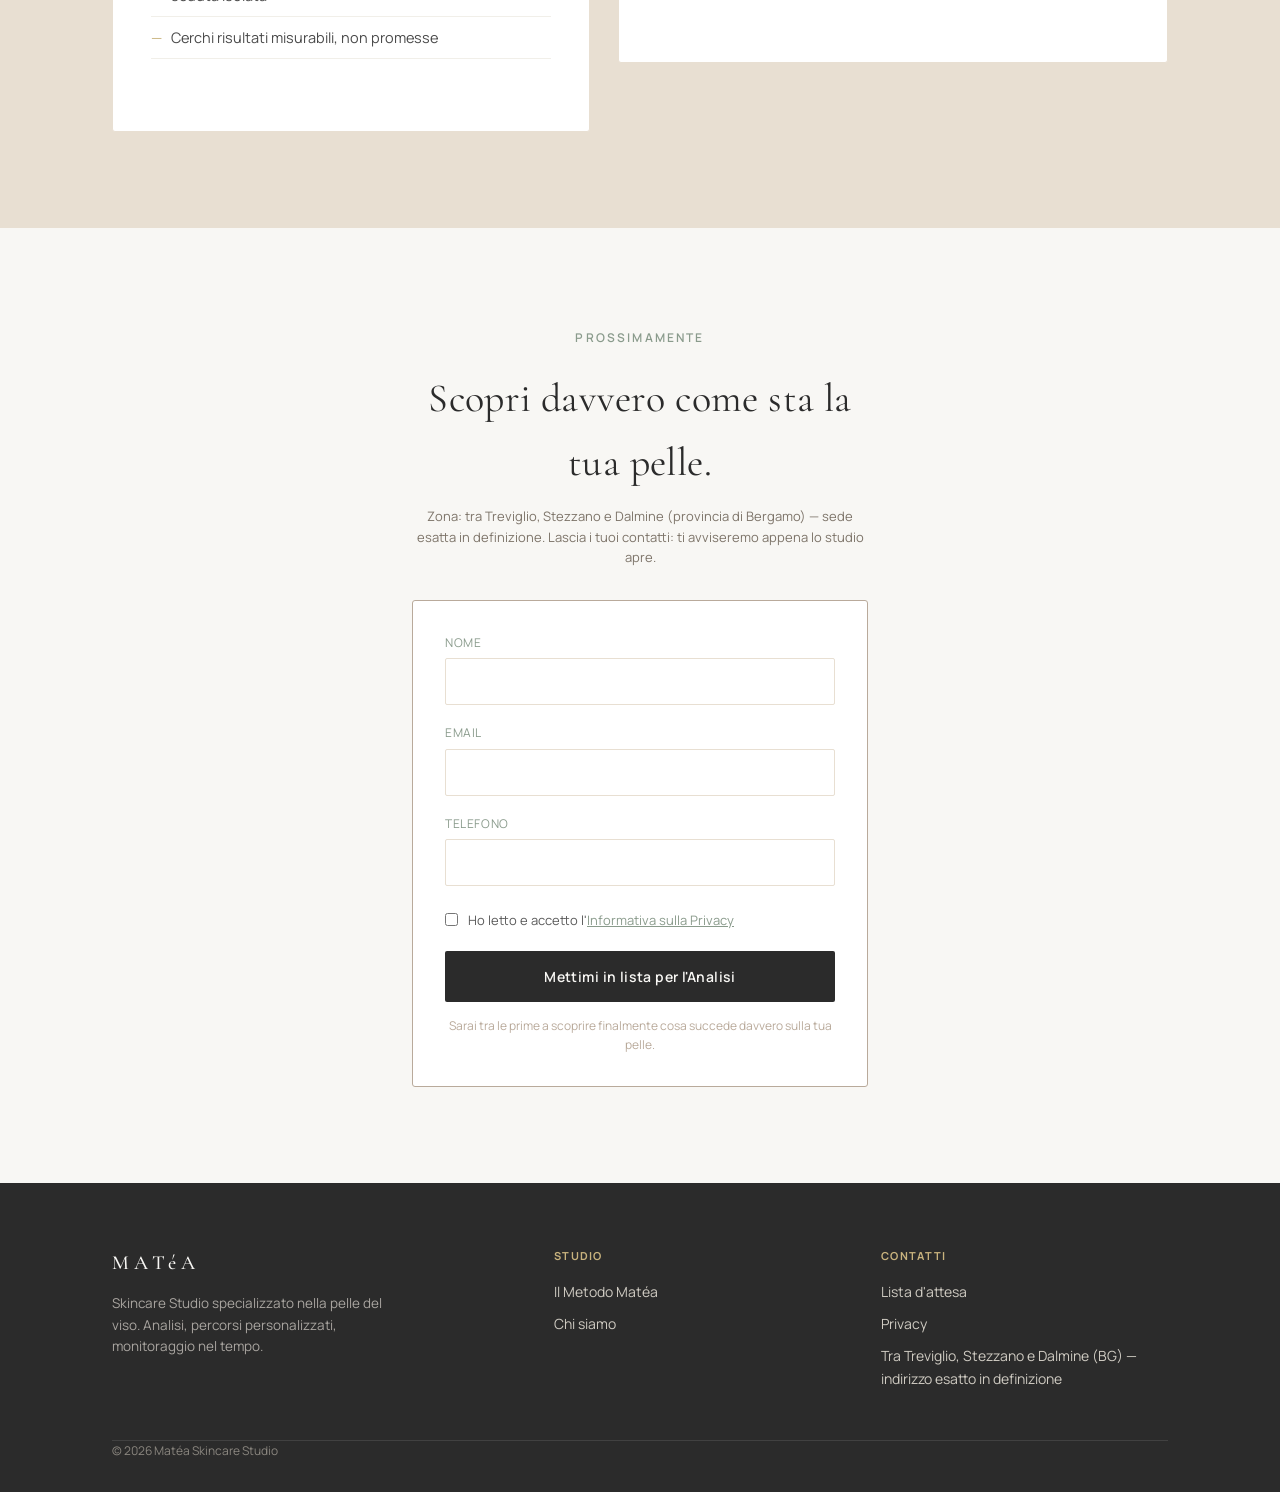
==== commit c8fed834: "up" ====
--- a/index.html
+++ b/index.html
@@ -3,13 +3,13 @@
 <head>
 <meta charset="UTF-8">
 <meta name="viewport" content="width=device-width, initial-scale=1.0, maximum-scale=1.0, user-scalable=no, viewport-fit=cover">
-<title>Novéa — Skincare Studio</title>
-<meta name="description" content="Novéa — Skincare Studio specializzato nella pelle del viso. Analisi della pelle, percorso personalizzato, skincare professionale. Non un trattamento: un metodo.">
+<title>Matéa — Skincare Studio</title>
+<meta name="description" content="Matéa — Skincare Studio specializzato nella pelle del viso. Analisi della pelle, percorso personalizzato, skincare professionale. Non un trattamento: un metodo.">
 <link rel="canonical" href="https://danielsportelli.github.io/novea/">
 <meta name="theme-color" content="#2B2B2B">
 <link rel="icon" type="image/png" href="immagini/favicon.png">
 <link rel="apple-touch-icon" href="immagini/favicon.png">
-<meta property="og:title" content="Novéa — Skincare Studio">
+<meta property="og:title" content="Matéa — Skincare Studio">
 <meta property="og:description" content="Analisi della pelle, percorso personalizzato, skincare professionale. Non un trattamento: un metodo.">
 <meta property="og:image" content="https://danielsportelli.github.io/novea/og.png">
 <meta property="og:url" content="https://danielsportelli.github.io/novea/">
@@ -237,7 +237,7 @@
 
 <header>
   <nav class="wrap">
-    <div class="logo">NOVÉA</div>
+    <div class="logo">MATéA</div>
     <div class="nav-links">
       <a href="metodo.html">Il Metodo</a>
       <a href="chi-siamo.html">Chi siamo</a>
@@ -281,7 +281,7 @@
   <section id="metodo" style="background:var(--tint-sage);">
     <div class="wrap reveal">
       <div class="section-head center">
-        <span class="eyebrow">Il Metodo Novéa</span>
+        <span class="eyebrow">Il Metodo Matéa</span>
         <h2>Cinque passaggi, un solo obiettivo</h2>
         <p>Non un trattamento isolato: un metodo che si costruisce nel tempo, seduta dopo seduta.</p>
       </div>
@@ -301,7 +301,7 @@
         <div class="metodo-step"><h3>Monitoraggio</h3><p>Verifica periodica dei risultati.</p></div>
       </div>
       <div style="text-align:center; margin-top:40px;">
-        <a href="metodo.html" class="btn btn-outline">Approfondisci il Percorso Novéa</a>
+        <a href="metodo.html" class="btn btn-outline">Approfondisci il Percorso Matéa</a>
       </div>
     </div>
   </section>
@@ -320,16 +320,16 @@
   <!-- CHI SIAMO teaser -->
   <section id="chi-siamo">
     <div class="wrap founder reveal">
-      <div class="glow-panel" style="overflow:hidden;"><img src="immagini/giorgia.webp" alt="Giorgia, fondatrice di Novéa" style="width:100%; height:100%; object-fit:cover;"></div>
+      <div class="glow-panel" style="overflow:hidden;"><img src="immagini/giorgia.webp" alt="Giorgia, fondatrice di Matéa" style="width:100%; height:100%; object-fit:cover;"></div>
       <div>
         <span class="eyebrow">Giorgia, fondatrice</span>
-        <h2>Dietro Novéa, dieci anni di esperienza</h2>
-        <p>Novéa nasce dall'esperienza diretta di Giorgia, estetista qualificata da oltre dieci anni, che ha scelto di specializzarsi esclusivamente sulla salute della pelle del viso.</p>
+        <h2>Dietro Matéa, dieci anni di esperienza</h2>
+        <p>Matéa nasce dall'esperienza diretta di Giorgia, estetista qualificata da oltre dieci anni, che ha scelto di specializzarsi esclusivamente sulla salute della pelle del viso.</p>
         <blockquote style="font-family:'Cormorant Garamond', serif; font-style:italic; font-size:19px; line-height:1.5; color:var(--charcoal); border-left:2px solid var(--gold); padding-left:20px; margin:26px 0 10px;">
           "Ho imparato in dieci anni che la pelle non si accontenta di improvvisazioni."
         </blockquote>
-        <p style="font-size:13.5px; color:var(--taupe); margin-bottom:24px;">— Giorgia, fondatrice di Novéa</p>
-        <a href="chi-siamo.html" class="btn btn-outline">Scopri la storia di Novéa</a>
+        <p style="font-size:13.5px; color:var(--taupe); margin-bottom:24px;">— Giorgia, fondatrice di Matéa</p>
+        <a href="chi-siamo.html" class="btn btn-outline">Scopri la storia di Matéa</a>
       </div>
     </div>
   </section>
@@ -339,7 +339,7 @@
     <div class="wrap reveal">
       <div class="section-head center">
         <span class="eyebrow">Prima di iscriverti</span>
-        <h2>Novéa fa per te se…</h2>
+        <h2>Matéa fa per te se…</h2>
       </div>
       <div class="cards">
         <div class="card">
@@ -398,13 +398,13 @@
   <div class="wrap">
     <div class="foot-grid">
       <div>
-        <div class="logo">NOVÉA</div>
+        <div class="logo">MATéA</div>
         <p>Skincare Studio specializzato nella pelle del viso. Analisi, percorsi personalizzati, monitoraggio nel tempo.</p>
       </div>
       <div>
         <h4>Studio</h4>
         <ul>
-          <li><a href="metodo.html">Il Metodo Novéa</a></li>
+          <li><a href="metodo.html">Il Metodo Matéa</a></li>
           <li><a href="chi-siamo.html">Chi siamo</a></li>
         </ul>
       </div>
@@ -418,7 +418,7 @@
       </div>
     </div>
     <div class="foot-bottom wrap" style="padding:0;">
-      <span>© 2026 Novéa Skincare Studio</span>
+      <span>© 2026 Matéa Skincare Studio</span>
     </div>
   </div>
 </footer>
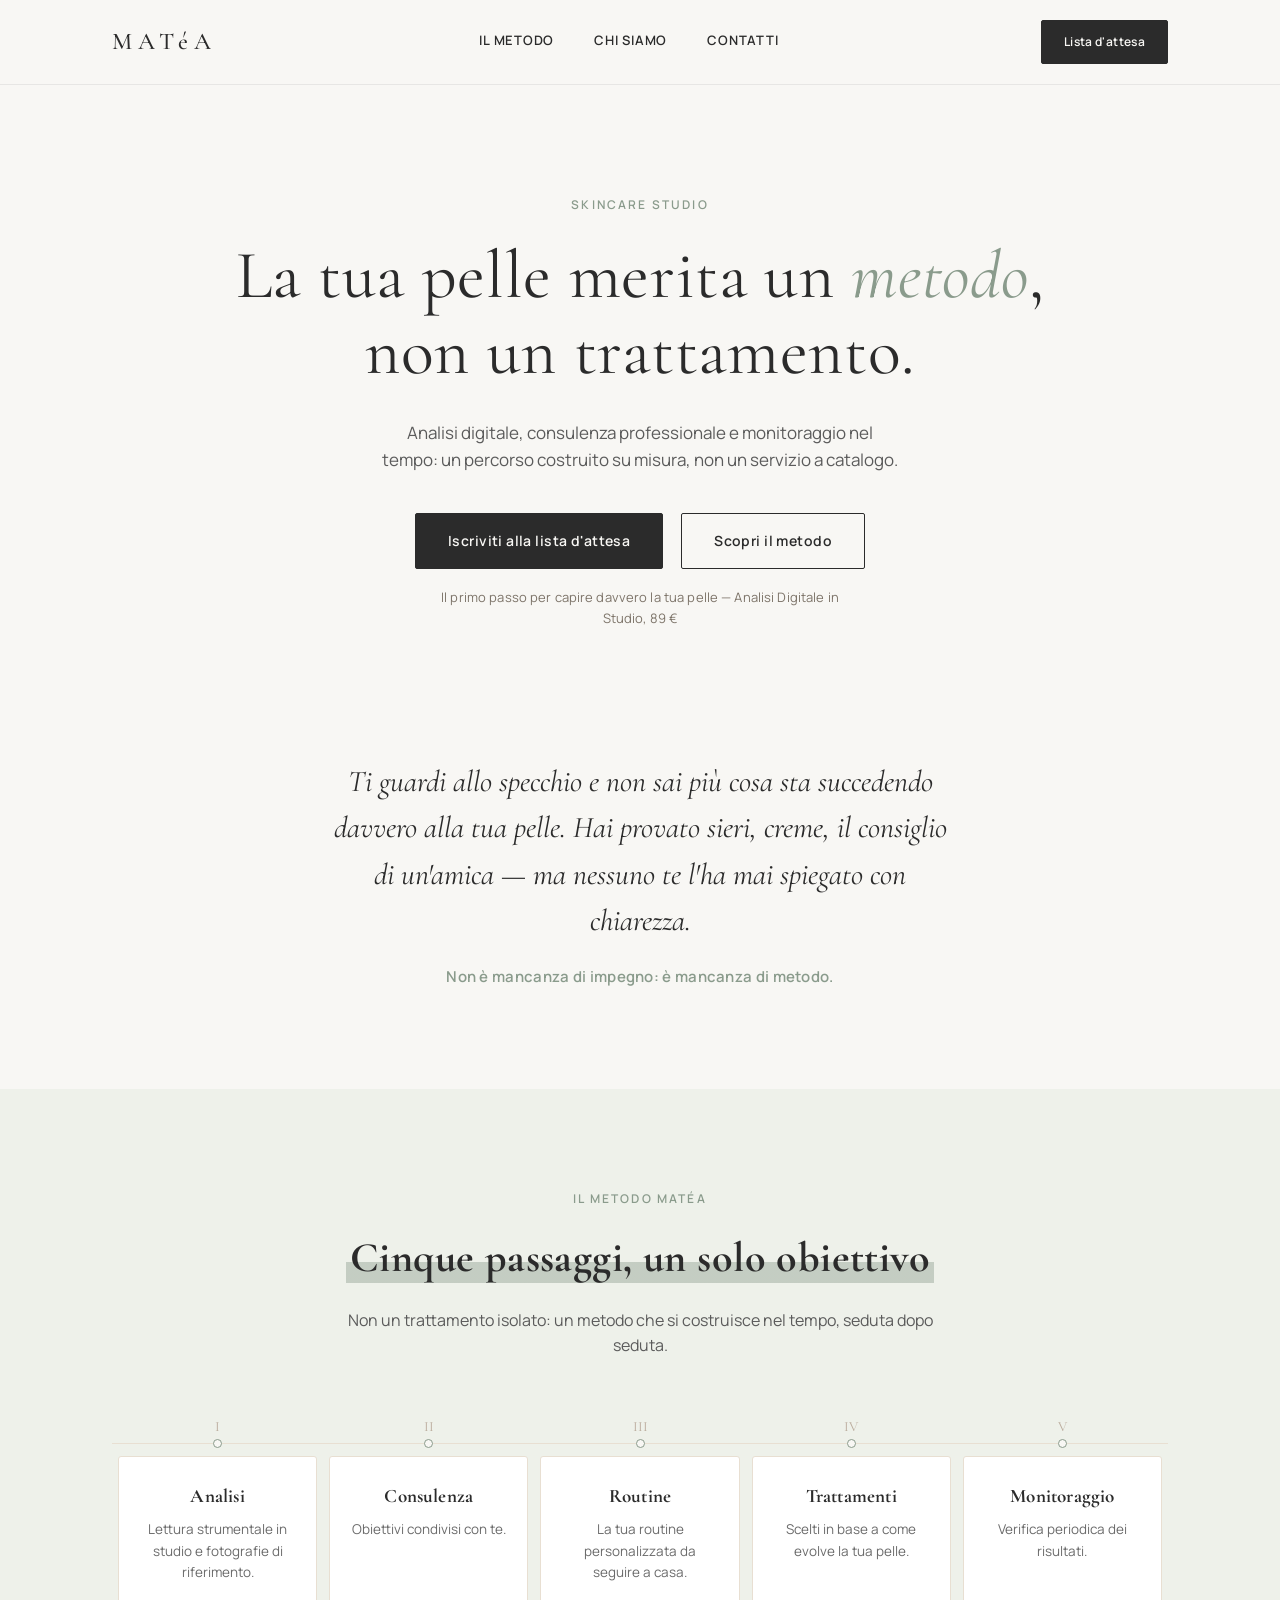
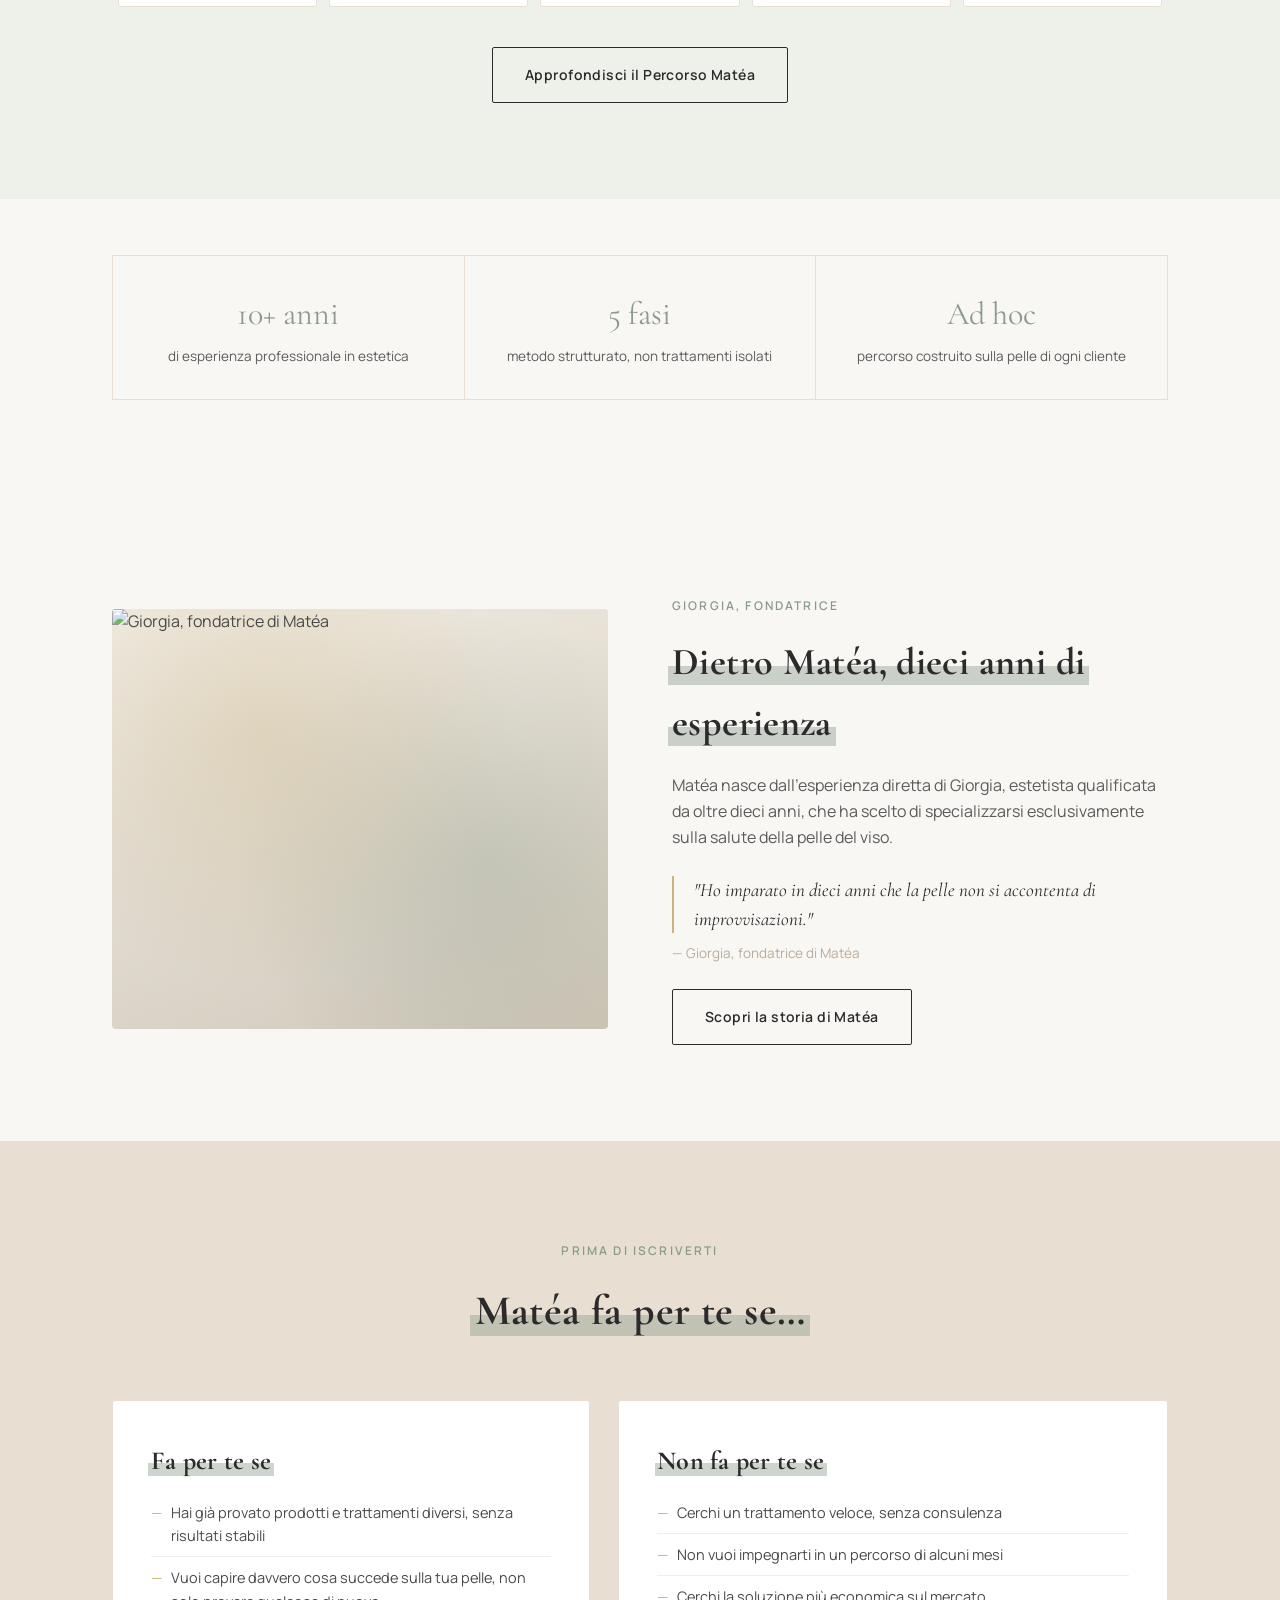
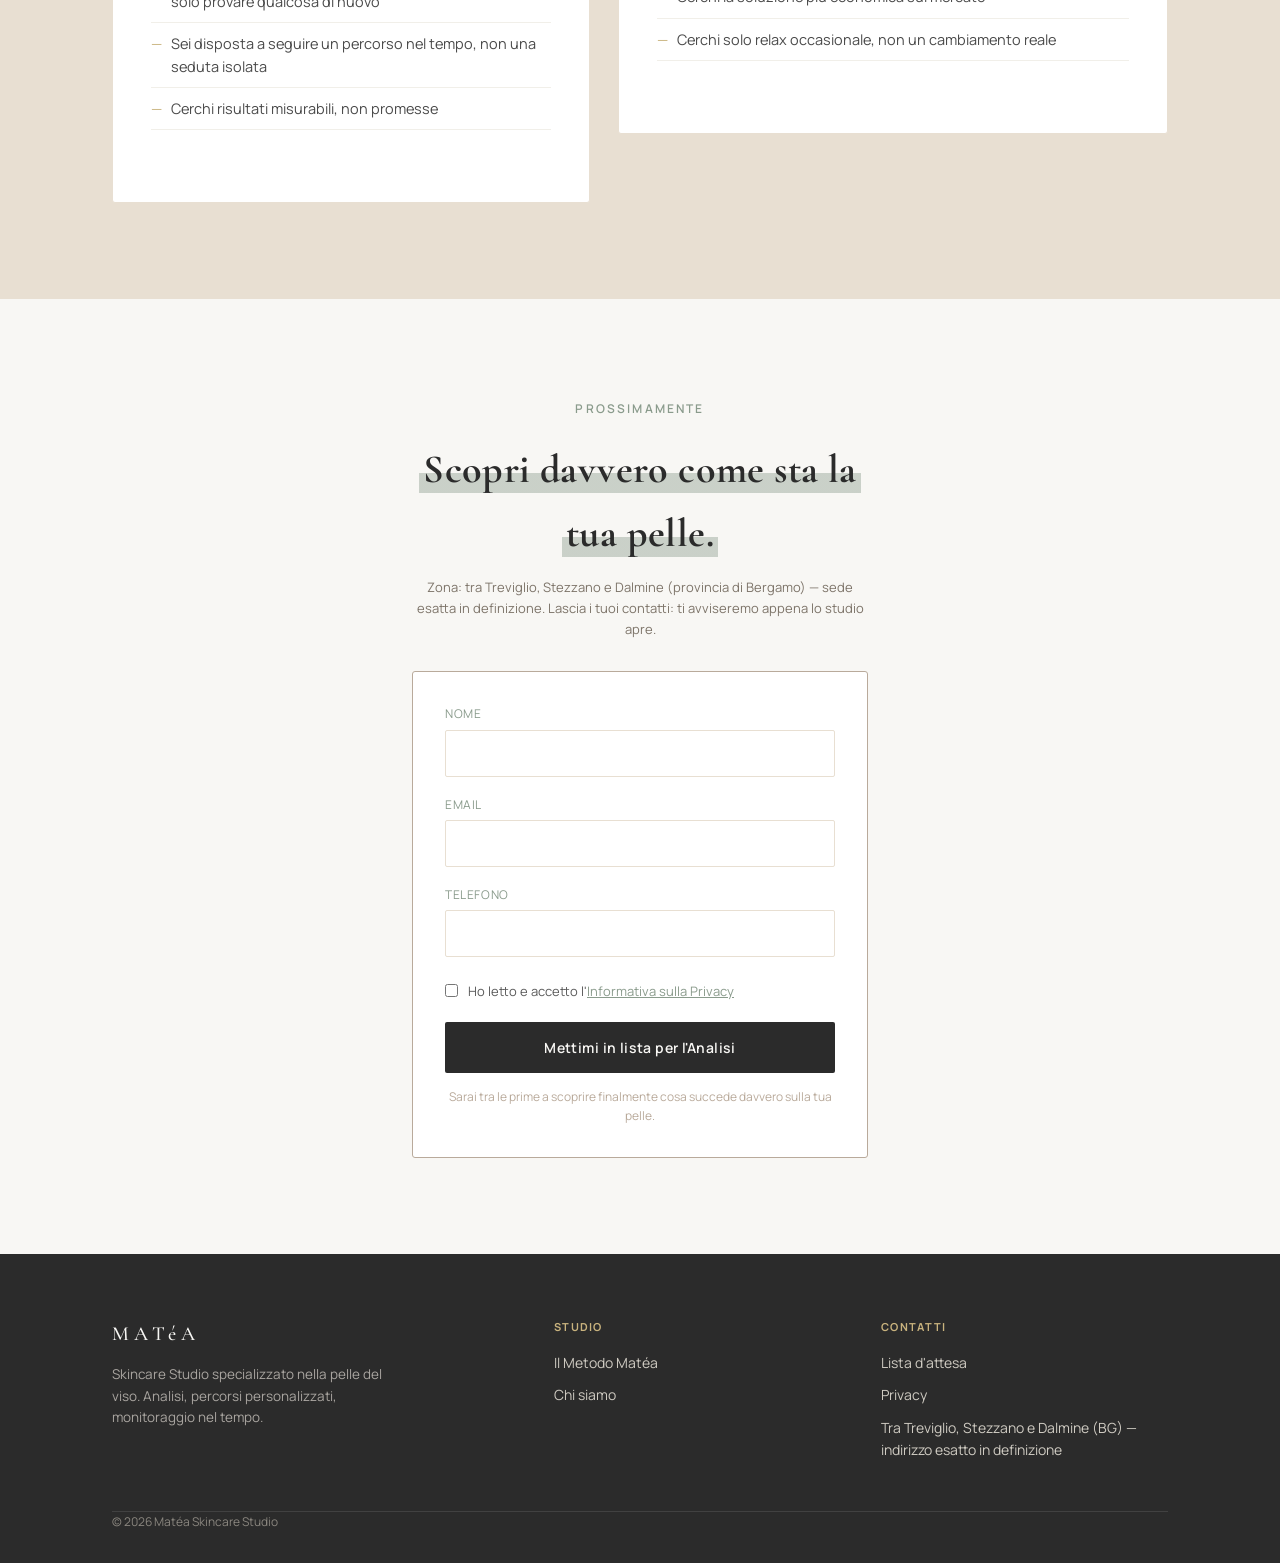
==== commit a918b253: "Sito: gerarchia dei titoli (bold + evidenziatore salvia) e card per fasi, tecnologie, primo passo, F" ====
--- a/index.html
+++ b/index.html
@@ -5,18 +5,18 @@
 <meta name="viewport" content="width=device-width, initial-scale=1.0, maximum-scale=1.0, user-scalable=no, viewport-fit=cover">
 <title>Matéa — Skincare Studio</title>
 <meta name="description" content="Matéa — Skincare Studio specializzato nella pelle del viso. Analisi della pelle, percorso personalizzato, skincare professionale. Non un trattamento: un metodo.">
-<link rel="canonical" href="https://danielsportelli.github.io/novea/">
+<link rel="canonical" href="https://danielsportelli.github.io/matea/">
 <meta name="theme-color" content="#2B2B2B">
 <link rel="icon" type="image/png" href="immagini/favicon.png">
 <link rel="apple-touch-icon" href="immagini/favicon.png">
 <meta property="og:title" content="Matéa — Skincare Studio">
 <meta property="og:description" content="Analisi della pelle, percorso personalizzato, skincare professionale. Non un trattamento: un metodo.">
-<meta property="og:image" content="https://danielsportelli.github.io/novea/og.png">
-<meta property="og:url" content="https://danielsportelli.github.io/novea/">
+<meta property="og:image" content="https://danielsportelli.github.io/matea/og.png">
+<meta property="og:url" content="https://danielsportelli.github.io/matea/">
 <meta property="og:type" content="website">
 <meta name="twitter:card" content="summary_large_image">
 <link rel="preconnect" href="https://fonts.googleapis.com">
-<link href="https://fonts.googleapis.com/css2?family=Cormorant+Garamond:ital,wght@0,300;0,400;0,500;1,400&family=Manrope:wght@400;500;600;700&display=swap" rel="stylesheet">
+<link href="https://fonts.googleapis.com/css2?family=Cormorant+Garamond:ital,wght@0,300;0,400;0,500;0,700;1,400&family=Manrope:wght@400;500;600;700&display=swap" rel="stylesheet">
 <style>
   :root{
     --warm-white:#F8F7F4;
@@ -232,6 +232,7 @@
   input, textarea{ -webkit-user-select:text; -moz-user-select:text; -ms-user-select:text; user-select:text; }
   img{ -webkit-user-drag:none; user-drag:none; pointer-events:none; }
 </style>
+<link rel="stylesheet" href="matea-ui.css">
 </head>
 <body>
 
@@ -282,7 +283,7 @@
     <div class="wrap reveal">
       <div class="section-head center">
         <span class="eyebrow">Il Metodo Matéa</span>
-        <h2>Cinque passaggi, un solo obiettivo</h2>
+        <h2><span class="hl">Cinque passaggi, un solo obiettivo</span></h2>
         <p>Non un trattamento isolato: un metodo che si costruisce nel tempo, seduta dopo seduta.</p>
       </div>
 
@@ -323,7 +324,7 @@
       <div class="glow-panel" style="overflow:hidden;"><img src="immagini/giorgia.webp" alt="Giorgia, fondatrice di Matéa" style="width:100%; height:100%; object-fit:cover;"></div>
       <div>
         <span class="eyebrow">Giorgia, fondatrice</span>
-        <h2>Dietro Matéa, dieci anni di esperienza</h2>
+        <h2><span class="hl">Dietro Matéa, dieci anni di esperienza</span></h2>
         <p>Matéa nasce dall'esperienza diretta di Giorgia, estetista qualificata da oltre dieci anni, che ha scelto di specializzarsi esclusivamente sulla salute della pelle del viso.</p>
         <blockquote style="font-family:'Cormorant Garamond', serif; font-style:italic; font-size:19px; line-height:1.5; color:var(--charcoal); border-left:2px solid var(--gold); padding-left:20px; margin:26px 0 10px;">
           "Ho imparato in dieci anni che la pelle non si accontenta di improvvisazioni."
@@ -339,11 +340,11 @@
     <div class="wrap reveal">
       <div class="section-head center">
         <span class="eyebrow">Prima di iscriverti</span>
-        <h2>Matéa fa per te se…</h2>
+        <h2><span class="hl">Matéa fa per te se…</span></h2>
       </div>
       <div class="cards">
         <div class="card">
-          <span class="eyebrow">Fa per te se</span>
+          <h3 class="card-title"><span class="hl">Fa per te se</span></h3>
           <ul>
             <li>Hai già provato prodotti e trattamenti diversi, senza risultati stabili</li>
             <li>Vuoi capire davvero cosa succede sulla tua pelle, non solo provare qualcosa di nuovo</li>
@@ -352,7 +353,7 @@
           </ul>
         </div>
         <div class="card">
-          <span class="eyebrow">Non fa per te se</span>
+          <h3 class="card-title"><span class="hl">Non fa per te se</span></h3>
           <ul>
             <li>Cerchi un trattamento veloce, senza consulenza</li>
             <li>Non vuoi impegnarti in un percorso di alcuni mesi</li>
@@ -368,7 +369,7 @@
   <section class="cta-final" id="contatti">
     <div class="wrap reveal" style="max-width:520px;">
       <span class="eyebrow">Prossimamente</span>
-      <h2>Scopri davvero come sta la tua pelle.</h2>
+      <h2><span class="hl">Scopri davvero come sta la tua pelle.</span></h2>
       <p class="price-note">Zona: tra Treviglio, Stezzano e Dalmine (provincia di Bergamo) — sede esatta in definizione. Lascia i tuoi contatti: ti avviseremo appena lo studio apre.</p>
       <form id="waitlist-form" method="post" action="https://systeme.io/embedded/42778907/subscription" style="text-align:left; margin-top:32px; background:#fff; border:1px solid var(--taupe); border-radius:3px; padding:32px;">
         <label style="display:block; font-size:12px; letter-spacing:0.05em; text-transform:uppercase; color:var(--sage); margin-bottom:6px;">Nome</label>
--- a/matea-ui.css
+++ b/matea-ui.css
@@ -0,0 +1,75 @@
+/* =========================================================
+   Matéa — livello UI condiviso (titoli, evidenziatore, card)
+   Caricato dopo lo <style> di ogni pagina, così lo completa.
+   Stesso linguaggio visivo dell'app interna di consulenza.
+   ========================================================= */
+
+/* Evidenziatore salvia dietro i titoli di sezione */
+.hl{
+  background:linear-gradient(transparent 58%, rgba(138,155,140,.42) 58%);
+  padding:0 .1em; margin:0 -.1em;
+  -webkit-box-decoration-break:clone; box-decoration-break:clone;
+}
+
+/* Gerarchia dei titoli: H2 e H3 in bold, H1 elegante con filetto oro */
+h2, .section-head h2, .prose h2, .founder h2, .cta-final h2{ font-weight:700; }
+.card h3, .metodo-step h3, .mini-cta h3{ font-weight:700; }
+.page-hero h1::after{
+  content:""; display:block; width:48px; height:2px; background:var(--gold); margin:24px auto 0;
+}
+
+/* Card informative (testo lungo suddiviso in blocchi) */
+.info-card{
+  background:#fff; border:1px solid var(--beige); border-radius:3px;
+  padding:28px 30px; margin-bottom:20px;
+}
+.info-card h2{ margin:0 0 14px; font-size:clamp(22px,3vw,28px); }
+.info-card h3{ font-size:24px; font-weight:700; margin:0 0 12px; }
+.info-card p:last-child{ margin-bottom:0; }
+.info-card ul{ margin-bottom:0; }
+.info-grid{ display:grid; grid-template-columns:1fr 1fr; gap:20px; }
+.info-grid .info-card{ margin-bottom:0; }
+
+/* Le cinque fasi: una card per fase */
+.metodo-steps{ counter-reset:fase; }
+.metodo-step{
+  background:#fff; border:1px solid var(--beige); border-radius:3px; padding:24px 18px 22px;
+}
+@media (min-width:861px){
+  .metodo-step{ margin:0 6px; }
+}
+
+/* Le tecnologie: una card per tecnologia, titolo nello stile del sito */
+.prose .tech-item{
+  background:#fff; border:1px solid var(--beige); border-radius:3px; padding:26px 28px;
+}
+.prose .tech-item h3{
+  font-family:'Cormorant Garamond', serif; font-size:24px; font-weight:700; margin-bottom:10px;
+}
+
+/* Fa per te / Non fa per te: titolo vero al posto dell'etichetta */
+.card .card-title{ font-size:26px; font-weight:700; margin:0 0 16px; line-height:1.2; }
+
+.prose .tech-item{ min-width:0; }
+.prose .tech-item > div:last-child{ min-width:0; }
+.prose .tech-item h3{ overflow-wrap:anywhere; }
+
+/* Domande frequenti dentro una card */
+.faq{ background:#fff; border:1px solid var(--beige); border-radius:3px; padding:4px 28px; }
+.faq .faq-item:last-child{ border-bottom:0; }
+
+@media (max-width:860px){
+  .info-grid{ grid-template-columns:1fr; }
+  .info-card{ padding:24px 22px; }
+  .metodo-steps{ gap:12px; }
+  .metodo-step{ padding:20px 20px 18px; }
+  .metodo-step h3{ display:flex; align-items:center; gap:12px; margin-bottom:10px; }
+  .metodo-step h3::before{
+    counter-increment:fase; content:counter(fase);
+    flex:0 0 28px; height:28px; border-radius:50%; background:var(--tint-sage); color:var(--sage);
+    font:700 13px 'Manrope', sans-serif; display:flex; align-items:center; justify-content:center;
+  }
+  .prose .tech-item{ padding:22px 18px; gap:14px; }
+  .prose .tech-item h3{ font-size:21px; }
+  .faq{ padding:2px 20px; }
+}
